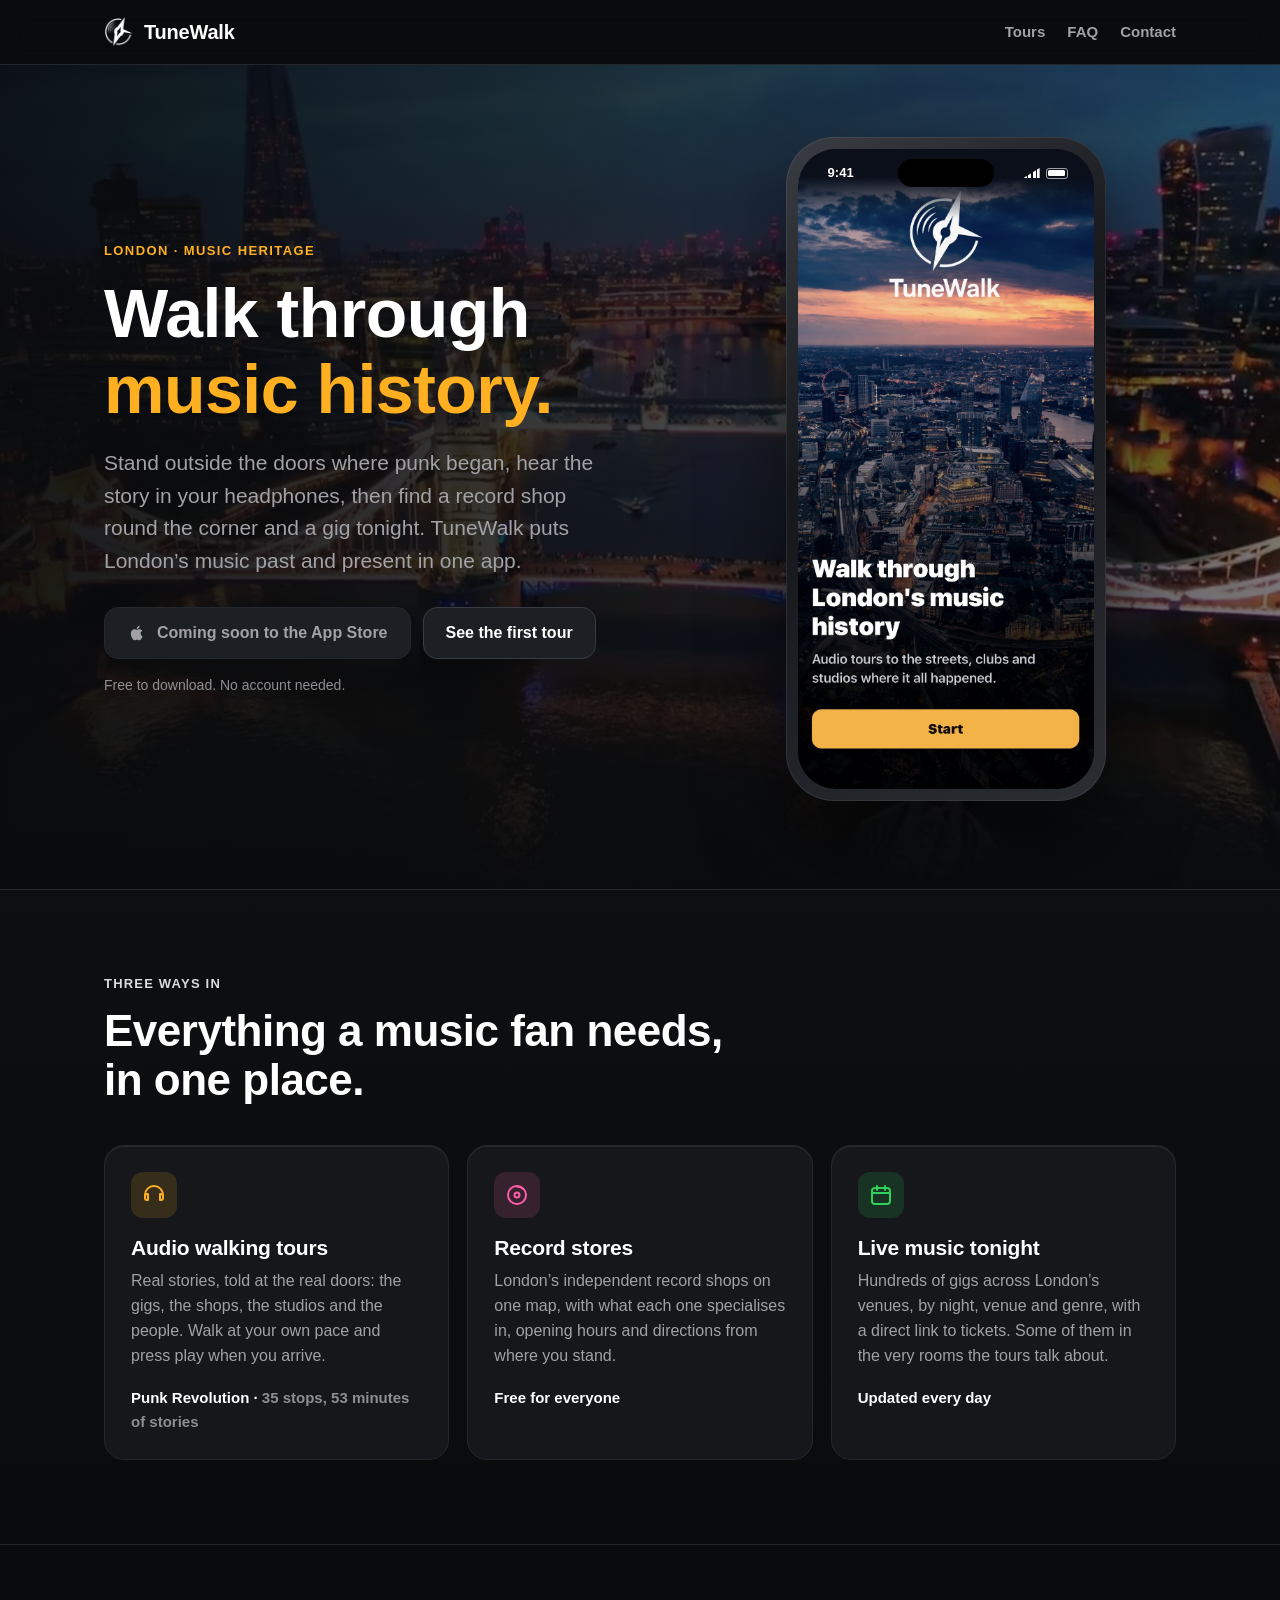
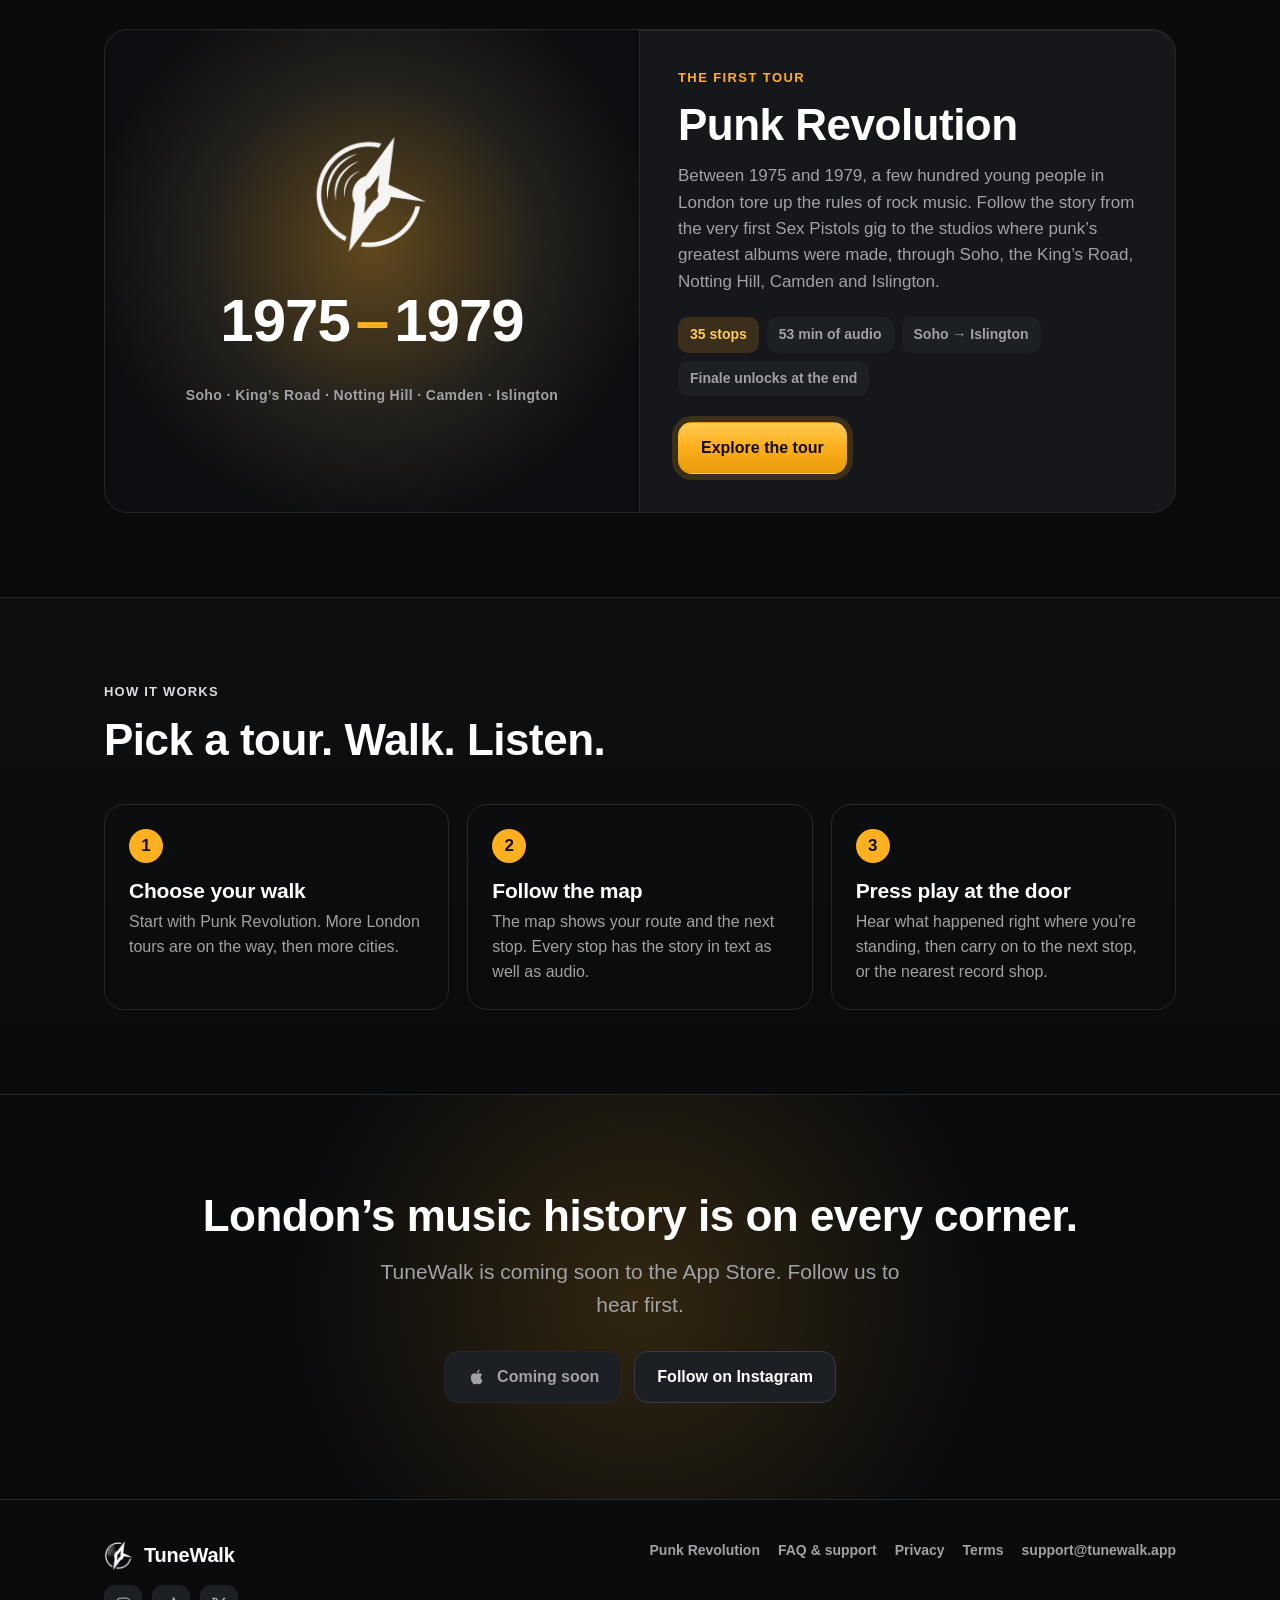
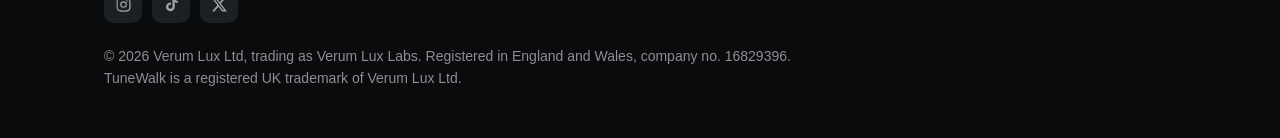
==== index.html @ 0e894220 "Home: real Welcome screen screenshot in the phone frame Co-Authored-By: Claude Opus 5.5 <noreply@ant" ====
<!DOCTYPE html>
<html lang="en">
<head>
<meta charset="UTF-8">
<meta name="viewport" content="width=device-width, initial-scale=1">
<title>TuneWalk – London’s music history, on foot</title>
<meta name="description" content="Audio walking tours of London’s music history, the city’s independent record stores and tonight’s gigs, together in one app.">
<meta name="theme-color" content="#0A0B0D">
<link rel="icon" type="image/png" href="assets/favicon-64.png">
<link rel="apple-touch-icon" href="assets/apple-touch-icon.png">
<link rel="stylesheet" href="assets/site.css">
<meta property="og:type" content="website">
<meta property="og:site_name" content="TuneWalk">
<meta property="og:title" content="TuneWalk – London’s music history, on foot">
<meta property="og:description" content="Audio walking tours of London’s music history, the city’s independent record stores and tonight’s gigs, together in one app.">
<meta property="og:url" content="https://tunewalk.app/">
<meta property="og:image" content="https://tunewalk.app/assets/og-home.png">
<meta property="og:image:width" content="1200">
<meta property="og:image:height" content="630">
<meta name="twitter:card" content="summary_large_image">
<meta name="twitter:title" content="TuneWalk – London’s music history, on foot">
<meta name="twitter:description" content="Audio walking tours of London’s music history, the city’s independent record stores and tonight’s gigs, together in one app.">
<meta name="twitter:image" content="https://tunewalk.app/assets/og-home.png">
</head>
<body>
<header class="nav"><div class="wrap">
  <a class="brand" href="index.html"><img src="assets/logo-mark-256.png" alt="">TuneWalk</a>
  <nav class="nav-links">
    <a href="tour/punk-revolution/index.html">Tours</a>
    <a class="hide-sm" href="faq/index.html">FAQ</a>
    <a href="mailto:support@tunewalk.app">Contact</a>
  </nav>
</div></header>

<main>
<section class="hero">
  <video class="hero-video" autoplay muted loop playsinline preload="auto" poster="assets/hero-poster.jpg" aria-hidden="true"><source src="video.mp4" type="video/mp4"></video>
  <div class="hero-shade"></div>
  <div class="wrap hero-grid">
  <div>
    <div class="eyebrow">London · music heritage</div>
    <h1 style="margin-top:14px">Walk through <span>music history.</span></h1>
    <p class="lead">Stand outside the doors where punk began, hear the story in your headphones, then find a record shop round the corner and a gig tonight. TuneWalk puts London’s music past and present in one app.</p>
    <div class="hero-cta">
      <span class="btn btn-soon"><svg viewBox="0 0 24 24" fill="currentColor"><path d="M16.37 12.6c-.02-2.2 1.8-3.26 1.88-3.31-1.03-1.5-2.62-1.7-3.18-1.72-1.35-.14-2.64.8-3.33.8-.69 0-1.74-.78-2.86-.76-1.47.02-2.83.86-3.59 2.17-1.53 2.66-.39 6.6 1.1 8.75.73 1.05 1.6 2.24 2.73 2.2 1.1-.05 1.51-.71 2.84-.71 1.32 0 1.7.71 2.86.69 1.18-.02 1.93-1.07 2.65-2.13.83-1.22 1.17-2.4 1.19-2.46-.03-.01-2.28-.87-2.3-3.46zM14.2 6.13c.6-.73 1.01-1.75.9-2.76-.87.04-1.92.58-2.54 1.31-.56.65-1.05 1.69-.92 2.68.97.08 1.96-.49 2.56-1.23z"/></svg> Coming soon to the App Store</span>
      <a class="btn btn-dark" href="tour/punk-revolution/index.html">See the first tour</a>
    </div>
    <div class="hero-note">Free to download. No account needed.</div>
  </div>
  <div>
    <div class="phone"><div class="screen shot">
      <img src="assets/app-welcome.jpg" alt="The TuneWalk welcome screen: Walk through London's music history" width="860" height="1757">
      <div class="statusbar"><span>9:41</span><span class="sb-icons"><i class="sig"></i><i class="bat"></i></span></div>
      <div class="island"></div>
    </div></div>
  </div>
</div></section>

<section class="section alt"><div class="wrap">
  <div class="section-head">
    <div class="label">Three ways in</div>
    <h2 style="margin-top:12px">Everything a music fan needs, in one place.</h2>
  </div>
  <div class="cards">
    <div class="card">
      <div class="ic" style="background:rgba(255,176,32,0.14)"><svg viewBox="0 0 24 24" fill="none" stroke="#FFB020" stroke-width="2" stroke-linecap="round" stroke-linejoin="round"><path d="M3 14v-2a9 9 0 0 1 18 0v2"/><path d="M21 15a2 2 0 0 1-2 2h-1v-6h1a2 2 0 0 1 2 2zM3 15a2 2 0 0 0 2 2h1v-6H5a2 2 0 0 0-2 2z"/></svg></div>
      <h3>Audio walking tours</h3>
      <p>Real stories, told at the real doors: the gigs, the shops, the studios and the people. Walk at your own pace and press play when you arrive.</p>
      <div class="stat">Punk Revolution · <span>35 stops, 53 minutes of stories</span></div>
    </div>
    <div class="card">
      <div class="ic" style="background:rgba(255,92,170,0.14)"><svg viewBox="0 0 24 24" fill="none" stroke="#FF5CAA" stroke-width="2" stroke-linecap="round"><circle cx="12" cy="12" r="9"/><circle cx="12" cy="12" r="2.5"/><path d="M12 3.5a8.5 8.5 0 0 1 6 2.5"/></svg></div>
      <h3>Record stores</h3>
      <p>London’s independent record shops on one map, with what each one specialises in, opening hours and directions from where you stand.</p>
      <div class="stat">Free for everyone</div>
    </div>
    <div class="card">
      <div class="ic" style="background:rgba(48,209,88,0.14)"><svg viewBox="0 0 24 24" fill="none" stroke="#30D158" stroke-width="2" stroke-linecap="round" stroke-linejoin="round"><rect x="3" y="5" width="18" height="16" rx="3"/><path d="M16 3v4M8 3v4M3 10h18"/></svg></div>
      <h3>Live music tonight</h3>
      <p>Hundreds of gigs across London’s venues, by night, venue and genre, with a direct link to tickets. Some of them in the very rooms the tours talk about.</p>
      <div class="stat">Updated every day</div>
    </div>
  </div>
</div></section>

<section class="section"><div class="wrap">
  <div class="tour-card">
    <div class="tour-art tour-art-css"><img src="assets/logo-mark-256.png" alt=""><div class="years">1975<span>–</span>1979</div><div class="where">Soho · King’s Road · Notting Hill · Camden · Islington</div></div>
    <div class="tour-body">
      <div class="eyebrow">The first tour</div>
      <h2 style="margin-top:12px">Punk Revolution</h2>
      <p>Between 1975 and 1979, a few hundred young people in London tore up the rules of rock music. Follow the story from the very first Sex Pistols gig to the studios where punk’s greatest albums were made, through Soho, the King’s Road, Notting Hill, Camden and Islington.</p>
      <div class="chips"><span class="chip amber">35 stops</span><span class="chip">53 min of audio</span><span class="chip">Soho → Islington</span><span class="chip">Finale unlocks at the end</span></div>
      <a class="btn btn-amber" href="tour/punk-revolution/index.html">Explore the tour</a>
    </div>
  </div>
</div></section>

<section class="section alt"><div class="wrap">
  <div class="section-head"><div class="label">How it works</div><h2 style="margin-top:12px">Pick a tour. Walk. Listen.</h2></div>
  <div class="steps">
    <div class="step"><h3>Choose your walk</h3><p>Start with Punk Revolution. More London tours are on the way, then more cities.</p></div>
    <div class="step"><h3>Follow the map</h3><p>The map shows your route and the next stop. Every stop has the story in text as well as audio.</p></div>
    <div class="step"><h3>Press play at the door</h3><p>Hear what happened right where you’re standing, then carry on to the next stop, or the nearest record shop.</p></div>
  </div>
</div></section>

<section class="closing"><div class="wrap" style="position:relative">
  <h2>London’s music history is on every corner.</h2>
  <p class="lead">TuneWalk is coming soon to the App Store. Follow us to hear first.</p>
  <div class="hero-cta">
    <span class="btn btn-soon"><svg viewBox="0 0 24 24" fill="currentColor"><path d="M16.37 12.6c-.02-2.2 1.8-3.26 1.88-3.31-1.03-1.5-2.62-1.7-3.18-1.72-1.35-.14-2.64.8-3.33.8-.69 0-1.74-.78-2.86-.76-1.47.02-2.83.86-3.59 2.17-1.53 2.66-.39 6.6 1.1 8.75.73 1.05 1.6 2.24 2.73 2.2 1.1-.05 1.51-.71 2.84-.71 1.32 0 1.7.71 2.86.69 1.18-.02 1.93-1.07 2.65-2.13.83-1.22 1.17-2.4 1.19-2.46-.03-.01-2.28-.87-2.3-3.46zM14.2 6.13c.6-.73 1.01-1.75.9-2.76-.87.04-1.92.58-2.54 1.31-.56.65-1.05 1.69-.92 2.68.97.08 1.96-.49 2.56-1.23z"/></svg> Coming soon</span>
    <a class="btn btn-dark" href="https://www.instagram.com/tunewalk.app/">Follow on Instagram</a>
  </div>
</div></section>
</main>
<footer><div class="wrap">
  <div class="foot">
    <div>
      <a class="brand" href="index.html"><img src="assets/logo-mark-256.png" alt="">TuneWalk</a>
      <div class="social">
  <a href="https://www.instagram.com/tunewalk.app/" aria-label="TuneWalk on Instagram"><svg viewBox="0 0 24 24"><path d="M12 7.3A4.7 4.7 0 1 0 12 16.7 4.7 4.7 0 0 0 12 7.3zm0 7.7a3 3 0 1 1 0-6 3 3 0 0 1 0 6zm6-7.9a1.1 1.1 0 1 1-2.2 0 1.1 1.1 0 0 1 2.2 0zM21.9 8.2c-.1-1.6-.4-3-1.6-4.2S17.4 2.4 15.8 2.3c-1.6-.1-6.5-.1-8.1 0-1.6.1-3 .4-4.2 1.6S2.4 6.6 2.3 8.2c-.1 1.6-.1 6.5 0 8.1.1 1.6.4 3 1.6 4.2s2.6 1.5 4.2 1.6c1.6.1 6.5.1 8.1 0 1.6-.1 3-.4 4.2-1.6s1.5-2.6 1.6-4.2c.1-1.6.1-6.5 0-8.1zM19.8 18c-.3.9-1 1.6-1.9 1.9-1.3.5-4.4.4-5.9.4s-4.6.1-5.9-.4c-.9-.3-1.6-1-1.9-1.9-.5-1.3-.4-4.4-.4-5.9s-.1-4.6.4-5.9c.3-.9 1-1.6 1.9-1.9 1.3-.5 4.4-.4 5.9-.4s4.6-.1 5.9.4c.9.3 1.6 1 1.9 1.9.5 1.3.4 4.4.4 5.9s.1 4.6-.4 5.9z"/></svg></a>
  <a href="https://www.tiktok.com/@tunewalkapp" aria-label="TuneWalk on TikTok"><svg viewBox="0 0 24 24"><path d="M16.6 2h-3.3v13.2a2.9 2.9 0 1 1-2.1-2.8V9.1a6.2 6.2 0 1 0 5.4 6.1V8.6a7.6 7.6 0 0 0 4.4 1.4V6.7a4.4 4.4 0 0 1-4.4-4.4V2z"/></svg></a>
  <a href="https://x.com/TuneWalkApp" aria-label="TuneWalk on X"><svg viewBox="0 0 24 24"><path d="M17.8 2.5h3.3l-7.2 8.2 8.5 11.2h-6.6l-5.2-6.8-6 6.8H1.3l7.7-8.8L.9 2.5h6.8l4.7 6.2 5.4-6.2zm-1.2 17.4h1.8L6.6 4.4H4.6l12 15.5z"/></svg></a>
</div>
    </div>
    <div class="foot-links">
      <a href="tour/punk-revolution/index.html">Punk Revolution</a>
      <a href="faq/index.html">FAQ &amp; support</a>
      <a href="privacy/index.html">Privacy</a>
      <a href="terms/index.html">Terms</a>
      <a href="mailto:support@tunewalk.app">support@tunewalk.app</a>
    </div>
  </div>
  <div class="legal">© 2026 Verum Lux Ltd, trading as Verum Lux Labs. Registered in England and Wales, company no. 16829396.<br>TuneWalk is a registered UK trademark of Verum Lux Ltd.</div>
</div></footer>
</body>
</html>
---- assets/site.css ----
/* TuneWalk website — same look as the app (graphite + neon amber) */
:root {
  --bg: #0A0B0D;
  --surface: #15171B;
  --raised: #1C1F24;
  --border: #24272C;
  --border-strong: #373B42;
  --highlight: rgba(255,255,255,0.08);
  --text: #FFFFFF;
  --text-2: #A1A1A6;
  --text-3: #8E8E93;
  --accent: #FFB020;
  --accent-soft: rgba(255,176,32,0.16);
  --accent-tint: rgba(255,176,32,0.07);
  --on-accent: #140C00;
  --silver: #D9DCE0;
  --heritage: #FF5CAA;
  --green: #30D158;
  --radius: 16px;
  --max: 1120px;
}
* { box-sizing: border-box; }
html { -webkit-text-size-adjust: 100%; }
body {
  margin: 0;
  background: var(--bg);
  color: var(--text);
  font-family: -apple-system, BlinkMacSystemFont, "SF Pro Text", "Inter", "Segoe UI", Roboto, Helvetica, Arial, sans-serif;
  font-size: 17px;
  line-height: 1.55;
  -webkit-font-smoothing: antialiased;
}
a { color: var(--accent); text-decoration: none; }
a:hover { text-decoration: underline; }
img { max-width: 100%; display: block; }
.wrap { max-width: var(--max); margin: 0 auto; padding: 0 24px; }

/* ---------- top bar ---------- */
.nav {
  position: sticky; top: 0; z-index: 10;
  background: rgba(10,11,13,0.82);
  backdrop-filter: saturate(160%) blur(14px);
  -webkit-backdrop-filter: saturate(160%) blur(14px);
  border-bottom: 1px solid var(--border);
}
.nav .wrap { display: flex; align-items: center; justify-content: space-between; height: 64px; }
.brand { display: flex; align-items: center; gap: 10px; color: var(--text); font-weight: 800; font-size: 20px; letter-spacing: -0.2px; }
.brand:hover { text-decoration: none; }
.brand img { width: 30px; height: 30px; }
.nav-links { display: flex; gap: 22px; align-items: center; }
.nav-links a { color: var(--text-2); font-size: 15px; font-weight: 600; }
.nav-links a:hover { color: var(--text); text-decoration: none; }

/* ---------- buttons ---------- */
.btn {
  display: inline-flex; align-items: center; gap: 10px;
  height: 52px; padding: 0 22px; border-radius: 14px;
  font-weight: 800; font-size: 16px; border: 1px solid transparent;
}
.btn:hover { text-decoration: none; }
.btn-amber { background: linear-gradient(180deg, #FFCB52, #FFB020 45%, #E89A08); color: var(--on-accent); box-shadow: 0 0 0 6px var(--accent-soft); }
.btn-dark { background: var(--raised); color: var(--text); border-color: var(--border-strong); }
.btn-soon { background: var(--raised); color: var(--text-2); border-color: var(--border); cursor: default; }
.btn svg { width: 20px; height: 20px; }

/* ---------- section titles (like the app's "CHAPTERS") ---------- */
.eyebrow { color: var(--accent); font-size: 13px; font-weight: 800; letter-spacing: 1.4px; text-transform: uppercase; }
.label { color: var(--silver); font-size: 13px; font-weight: 800; letter-spacing: 1.2px; text-transform: uppercase; }
h1, h2, h3 { line-height: 1.12; letter-spacing: -0.5px; margin: 0; }
h1 { font-size: clamp(40px, 6vw, 68px); font-weight: 900; }
h2 { font-size: clamp(30px, 4vw, 44px); font-weight: 850; }
h3 { font-size: 21px; font-weight: 800; letter-spacing: -0.2px; }
.lead { color: var(--text-2); font-size: clamp(18px, 2vw, 21px); }

/* ---------- hero ---------- */
.hero { position: relative; overflow: hidden; padding: 72px 0 88px; }
.hero::before {
  content: ""; position: absolute; right: -220px; top: -120px; width: 820px; height: 820px;
  background: radial-gradient(closest-side, rgba(255,176,32,0.20), rgba(255,176,32,0) 70%);
  pointer-events: none;
}
.hero-video { position: absolute; inset: 0; width: 100%; height: 100%; object-fit: cover; z-index: 0; }
.hero-shade { position: absolute; inset: 0; z-index: 0;
  background: linear-gradient(90deg, rgba(10,11,13,0.94) 0%, rgba(10,11,13,0.80) 45%, rgba(10,11,13,0.55) 100%),
              linear-gradient(0deg, var(--bg) 0%, rgba(10,11,13,0) 30%); }
.hero::before { z-index: 0; }
@media (prefers-reduced-motion: reduce) { .hero-video { display: none; } .hero-shade { background: var(--bg); } }
.hero-grid { position: relative; z-index: 1; display: grid; grid-template-columns: 1.1fr 0.9fr; gap: 48px; align-items: center; }
.hero h1 span { color: var(--accent); }
.hero .lead { margin: 20px 0 30px; max-width: 520px; }
.hero-cta { display: flex; flex-wrap: wrap; gap: 12px; }
.hero-note { margin-top: 16px; color: var(--text-3); font-size: 14px; }

/* ---------- phone mock (drawn in CSS, like the app) ---------- */
.phone {
  width: 320px; margin: 0 auto; border-radius: 48px; padding: 12px;
  background: linear-gradient(145deg, #3a3d43, #15171b 40%, #2a2d32);
  box-shadow: 0 40px 80px rgba(0,0,0,0.6), inset 0 0 0 1px rgba(255,255,255,0.08);
}
.screen { position: relative; border-radius: 38px; background: var(--bg); overflow: hidden; height: 640px; }
.island { position: absolute; top: 10px; left: 50%; transform: translateX(-50%); width: 96px; height: 28px; border-radius: 20px; background: #000; z-index: 2; }
.scr-head { padding: 52px 18px 10px; }
.scr-head .eyebrow { font-size: 10.5px; letter-spacing: 1.2px; }
.scr-head .t { font-size: 24px; font-weight: 900; margin-top: 4px; letter-spacing: -0.4px; }
.scr-progress { display: flex; align-items: center; gap: 10px; padding: 0 18px 12px; color: var(--text-2); font-size: 11.5px; font-weight: 600; }
.scr-progress .bar { flex: 1; height: 4px; border-radius: 4px; background: var(--raised); overflow: hidden; }
.scr-progress .bar i { display: block; width: 23%; height: 100%; background: var(--accent); }
.row { display: flex; align-items: center; gap: 10px; margin: 0 12px 8px; padding: 10px; border-radius: 14px; background: var(--surface); border: 1px solid var(--border); }
.row.now { border-color: rgba(255,176,32,0.55); background: var(--accent-tint); }
.num { width: 24px; height: 24px; border-radius: 12px; background: var(--raised); display: grid; place-items: center; font-size: 11px; font-weight: 800; color: var(--text-2); flex: none; }
.num.done { background: rgba(48,209,88,0.16); color: var(--green); }
.num.now { background: var(--accent); color: var(--on-accent); }
.thumb { width: 38px; height: 38px; border-radius: 9px; flex: none; }
.row .tt { flex: 1; min-width: 0; }
.row .tt b { display: block; font-size: 13px; font-weight: 800; white-space: nowrap; overflow: hidden; text-overflow: ellipsis; }
.row .tt small { display: block; font-size: 10.5px; color: var(--text-3); margin-top: 1px; }
.row .tt small.ok { color: var(--accent); }
.row .play { width: 28px; height: 28px; border-radius: 14px; background: var(--raised); display: grid; place-items: center; flex: none; }
.row .play svg { width: 13px; height: 13px; fill: var(--accent); }
.miniplayer { position: absolute; left: 10px; right: 10px; bottom: 14px; border-radius: 18px; background: #1A1C20; border: 1px solid var(--border-strong); padding: 10px 12px 9px; box-shadow: 0 -10px 30px rgba(0,0,0,0.5); }
.mp-top { display: flex; align-items: center; gap: 10px; }
.mp-top .thumb { width: 34px; height: 34px; }
.mp-top .tt { flex: 1; min-width: 0; }
.mp-top .tt b { display: block; font-size: 12.5px; font-weight: 800; }
.mp-top .tt small { display: block; font-size: 10px; color: var(--text-3); }
.mp-btn { width: 34px; height: 34px; border-radius: 17px; background: var(--accent); display: grid; place-items: center; box-shadow: 0 0 0 5px var(--accent-soft); }
.mp-btn svg { width: 13px; height: 13px; fill: var(--on-accent); }
.mp-time { display: flex; align-items: center; gap: 8px; margin-top: 8px; font-size: 9.5px; color: var(--text-3); font-variant-numeric: tabular-nums; }
.mp-time .bar { flex: 1; height: 3px; border-radius: 3px; background: var(--raised); position: relative; }
.mp-time .bar i { position: absolute; left: 0; top: 0; bottom: 0; width: 38%; background: var(--accent); border-radius: 3px; }
.mp-time .bar i::after { content: ""; position: absolute; right: -5px; top: -3.5px; width: 10px; height: 10px; border-radius: 5px; background: #fff; }
/* photo-free thumbnails: warm gradients */
.g1 { background: linear-gradient(135deg, #6b1d1d, #e2483a); }
.g2 { background: linear-gradient(135deg, #2a2f63, #6e7bff); }
.g3 { background: linear-gradient(135deg, #5a3a00, #ffb020); }
.g4 { background: linear-gradient(135deg, #3d0f2e, #ff5caa); }
.g5 { background: linear-gradient(135deg, #0f3d2a, #30d158); }

/* real app screenshot inside the phone */
.screen.shot { background: #0b0f1a; }
.screen.shot img { position: absolute; left: 0; right: 0; bottom: 0; width: 100%; height: calc(100% - 26px); object-fit: cover; object-position: center bottom; display: block; }
.screen.shot::before { content: ""; position: absolute; left: 0; right: 0; top: 0; height: 70px; background: linear-gradient(#0b0f1a 40%, rgba(11,15,26,0)); z-index: 1; }
.statusbar { position: absolute; top: 14px; left: 30px; right: 26px; display: flex; justify-content: space-between; align-items: center; color: #fff; font-size: 13px; font-weight: 700; z-index: 2; }
.sb-icons { display: flex; gap: 6px; align-items: center; }
.sb-icons .sig { width: 16px; height: 10px; background: linear-gradient(90deg,#fff 0 18%,transparent 18% 27%,#fff 27% 45%,transparent 45% 54%,#fff 54% 72%,transparent 72% 82%,#fff 82%); clip-path: polygon(0 100%,100% 0,100% 100%); }
.sb-icons .bat { width: 22px; height: 11px; border-radius: 3px; border: 1.5px solid rgba(255,255,255,0.6); position: relative; }
.sb-icons .bat::after { content: ""; position: absolute; inset: 1.5px; border-radius: 1.5px; background: #fff; }
.screen.shot .island { z-index: 3; }

/* ---------- three features ---------- */
.section { padding: 84px 0; }
.section.alt { background: linear-gradient(180deg, rgba(255,255,255,0.015), rgba(255,255,255,0)); border-top: 1px solid var(--border); border-bottom: 1px solid var(--border); }
.section-head { max-width: 640px; margin-bottom: 40px; }
.section-head .lead { margin-top: 14px; }
.cards { display: grid; grid-template-columns: repeat(3, 1fr); gap: 18px; }
.card {
  background: var(--surface); border: 1px solid var(--border); border-radius: 20px; padding: 26px;
  box-shadow: inset 0 1px 0 var(--highlight);
}
.card .ic { width: 46px; height: 46px; border-radius: 12px; display: grid; place-items: center; margin-bottom: 18px; }
.card .ic svg { width: 24px; height: 24px; }
.card p { color: var(--text-2); margin: 10px 0 0; font-size: 16px; }
.card .stat { margin-top: 18px; color: var(--text); font-weight: 800; font-size: 15px; }
.card .stat span { color: var(--text-3); font-weight: 600; }

/* ---------- featured tour ---------- */
.tour-card {
  display: grid; grid-template-columns: 1fr 1fr; overflow: hidden;
  background: var(--surface); border: 1px solid var(--border); border-radius: 24px;
  box-shadow: inset 0 1px 0 var(--highlight);
}
.tour-art { position: relative; min-height: 360px; background: #111; }
.tour-art-css { display: flex; flex-direction: column; align-items: center; justify-content: center; gap: 18px; padding: 32px; text-align: center;
  background: radial-gradient(circle at 50% 45%, rgba(255,176,32,0.32), rgba(255,176,32,0.06) 45%, #0d0e11 75%); border-right: 1px solid var(--border); }
.tour-art-css img { width: 120px; height: 120px; opacity: 0.95; }
.tour-art-css .years { font-size: clamp(40px, 5vw, 60px); font-weight: 900; letter-spacing: -1px; }
.tour-art-css .years span { color: var(--accent); padding: 0 6px; }
.tour-art-css .where { color: var(--text-2); font-size: 14px; font-weight: 700; letter-spacing: 0.4px; }
.tour-body { padding: 38px; }
.tour-body p { color: var(--text-2); margin: 14px 0 22px; }
.chips { display: flex; flex-wrap: wrap; gap: 8px; margin-bottom: 26px; }
.chip { padding: 7px 12px; border-radius: 10px; background: var(--raised); color: var(--text-2); font-size: 14px; font-weight: 700; }
.chip.amber { background: var(--accent-soft); color: #FFCB52; }

/* ---------- steps ---------- */
.steps { display: grid; grid-template-columns: repeat(3, 1fr); gap: 18px; counter-reset: step; }
.step { padding: 24px; border-radius: 20px; border: 1px solid var(--border); }
.step::before { counter-increment: step; content: counter(step); display: grid; place-items: center; width: 34px; height: 34px; border-radius: 17px; background: var(--accent); color: var(--on-accent); font-weight: 900; margin-bottom: 16px; }
.step p { color: var(--text-2); margin: 8px 0 0; font-size: 16px; }

/* ---------- closing call ---------- */
.closing { text-align: center; padding: 96px 0; position: relative; overflow: hidden; }
.closing::before { content: ""; position: absolute; left: 50%; top: 50%; width: 700px; height: 700px; transform: translate(-50%,-50%); background: radial-gradient(closest-side, rgba(255,176,32,0.16), rgba(255,176,32,0)); pointer-events: none; }
.closing .lead { margin: 16px auto 30px; max-width: 560px; }
.closing .hero-cta { justify-content: center; }

/* ---------- footer ---------- */
footer { border-top: 1px solid var(--border); padding: 40px 0 48px; color: var(--text-3); font-size: 14px; }
.foot { display: flex; flex-wrap: wrap; justify-content: space-between; gap: 24px; }
.foot-links { display: flex; flex-wrap: wrap; gap: 18px; }
.foot-links a { color: var(--text-2); font-weight: 600; }
.social { display: flex; gap: 10px; margin-top: 14px; }
.social a { width: 38px; height: 38px; border-radius: 10px; background: var(--raised); display: grid; place-items: center; }
.social svg { width: 17px; height: 17px; fill: var(--text-2); }
.legal { margin-top: 22px; line-height: 1.6; }

/* ---------- text pages (FAQ, privacy, terms) ---------- */
.page { max-width: 760px; margin: 0 auto; padding: 56px 24px 72px; }
.page h1 { font-size: clamp(34px, 5vw, 48px); }
.page .updated { color: var(--text-3); margin: 10px 0 30px; font-size: 15px; }
.page h2 { font-size: 22px; font-weight: 800; letter-spacing: -0.2px; margin: 36px 0 10px; color: var(--accent); }
.page h3 { font-size: 18px; margin: 22px 0 6px; }
.page p, .page li { color: #D5D6DA; }
.page ul { padding-left: 20px; }
.summary { background: var(--accent-tint); border: 1px solid rgba(255,176,32,0.35); border-radius: 16px; padding: 18px 20px; color: var(--text); }
.faq-item { border: 1px solid var(--border); background: var(--surface); border-radius: 16px; padding: 18px 20px; margin-bottom: 12px; }
.faq-item h3 { margin: 0 0 6px; font-size: 17px; }
.faq-item p { margin: 0; color: var(--text-2); }

/* ---------- tour page ---------- */
.tour-hero { position: relative; padding: 64px 0 40px; overflow: hidden; }
.tour-hero::before { content: ""; position: absolute; right: -200px; top: -160px; width: 720px; height: 720px; background: radial-gradient(closest-side, rgba(255,176,32,0.18), rgba(255,176,32,0)); pointer-events: none; }
.tour-hero .lead { max-width: 640px; margin: 18px 0 26px; }
.stop-list { list-style: none; margin: 0; padding: 0; display: grid; grid-template-columns: repeat(2, 1fr); gap: 10px; }
.stop-list li { display: flex; align-items: center; gap: 12px; padding: 12px 14px; border-radius: 14px; background: var(--surface); border: 1px solid var(--border); font-weight: 700; }
.stop-list li span { width: 28px; height: 28px; border-radius: 14px; background: var(--raised); display: grid; place-items: center; font-size: 12px; font-weight: 800; color: var(--text-2); flex: none; }
.stop-list li small { margin-left: auto; color: var(--text-3); font-weight: 600; font-size: 13px; }
.intro-text { color: #D5D6DA; font-size: 18px; max-width: 720px; }

/* ---------- mobile ---------- */
@media (max-width: 900px) {
  .hero-shade { background: linear-gradient(180deg, rgba(10,11,13,0.82), rgba(10,11,13,0.9) 60%, var(--bg)); }
  .hero-grid, .tour-card { grid-template-columns: 1fr; }
  .cards, .steps { grid-template-columns: 1fr; }
  .stop-list { grid-template-columns: 1fr; }
  .tour-art { min-height: 220px; }
  .nav-links .hide-sm { display: none; }
  .hero { padding-top: 44px; }
}
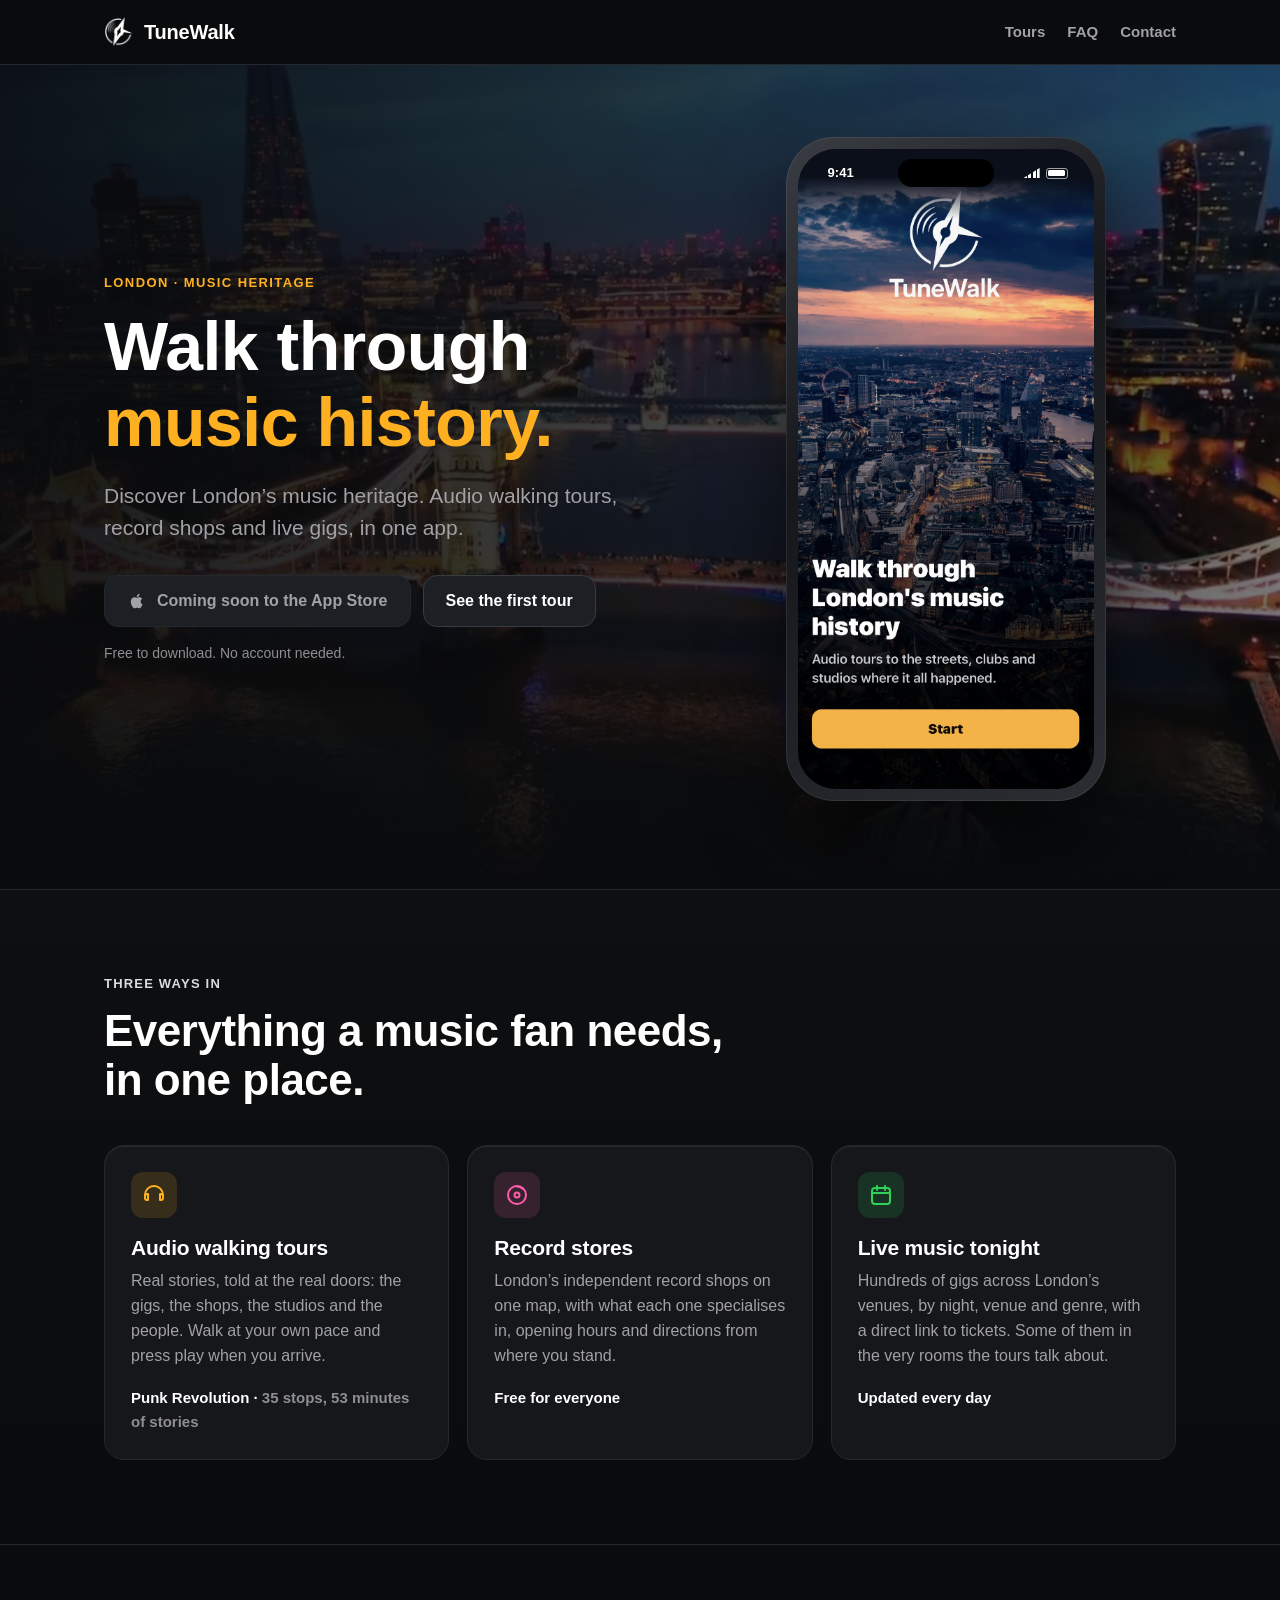
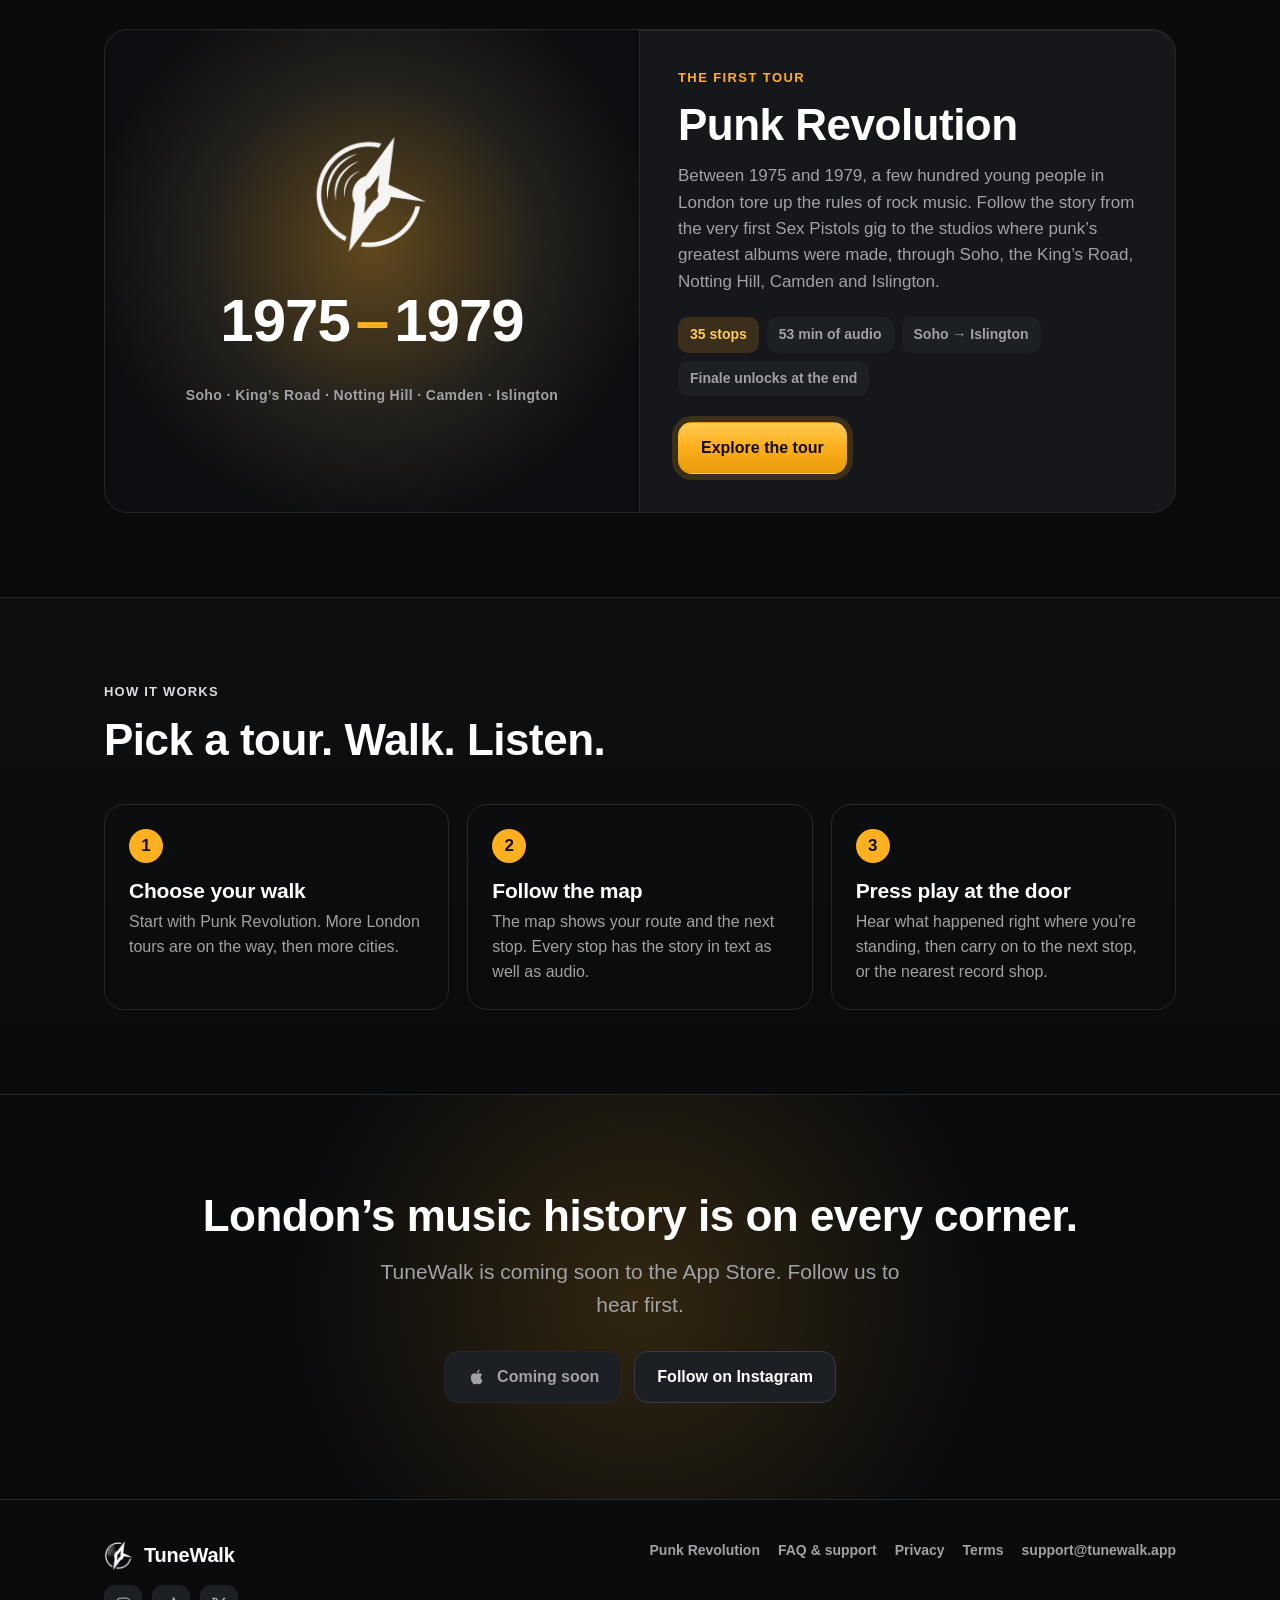
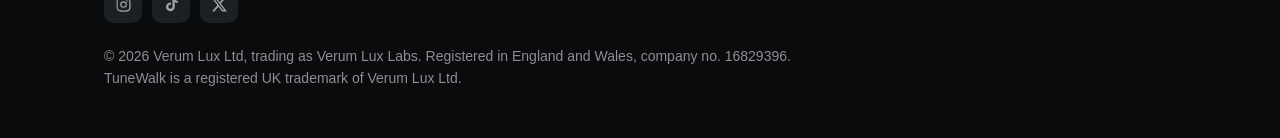
==== commit dbe44492: "Home: shorter intro line Co-Authored-By: Claude Opus 5.5 <noreply@anthropic.com> Claude-Session: htt" ====
--- a/index.html
+++ b/index.html
@@ -40,7 +40,7 @@
   <div>
     <div class="eyebrow">London · music heritage</div>
     <h1 style="margin-top:14px">Walk through <span>music history.</span></h1>
-    <p class="lead">Stand outside the doors where punk began, hear the story in your headphones, then find a record shop round the corner and a gig tonight. TuneWalk puts London’s music past and present in one app.</p>
+    <p class="lead">Discover London’s music heritage. Audio walking tours, record shops and live gigs, in one app.</p>
     <div class="hero-cta">
       <span class="btn btn-soon"><svg viewBox="0 0 24 24" fill="currentColor"><path d="M16.37 12.6c-.02-2.2 1.8-3.26 1.88-3.31-1.03-1.5-2.62-1.7-3.18-1.72-1.35-.14-2.64.8-3.33.8-.69 0-1.74-.78-2.86-.76-1.47.02-2.83.86-3.59 2.17-1.53 2.66-.39 6.6 1.1 8.75.73 1.05 1.6 2.24 2.73 2.2 1.1-.05 1.51-.71 2.84-.71 1.32 0 1.7.71 2.86.69 1.18-.02 1.93-1.07 2.65-2.13.83-1.22 1.17-2.4 1.19-2.46-.03-.01-2.28-.87-2.3-3.46zM14.2 6.13c.6-.73 1.01-1.75.9-2.76-.87.04-1.92.58-2.54 1.31-.56.65-1.05 1.69-.92 2.68.97.08 1.96-.49 2.56-1.23z"/></svg> Coming soon to the App Store</span>
       <a class="btn btn-dark" href="tour/punk-revolution/index.html">See the first tour</a>
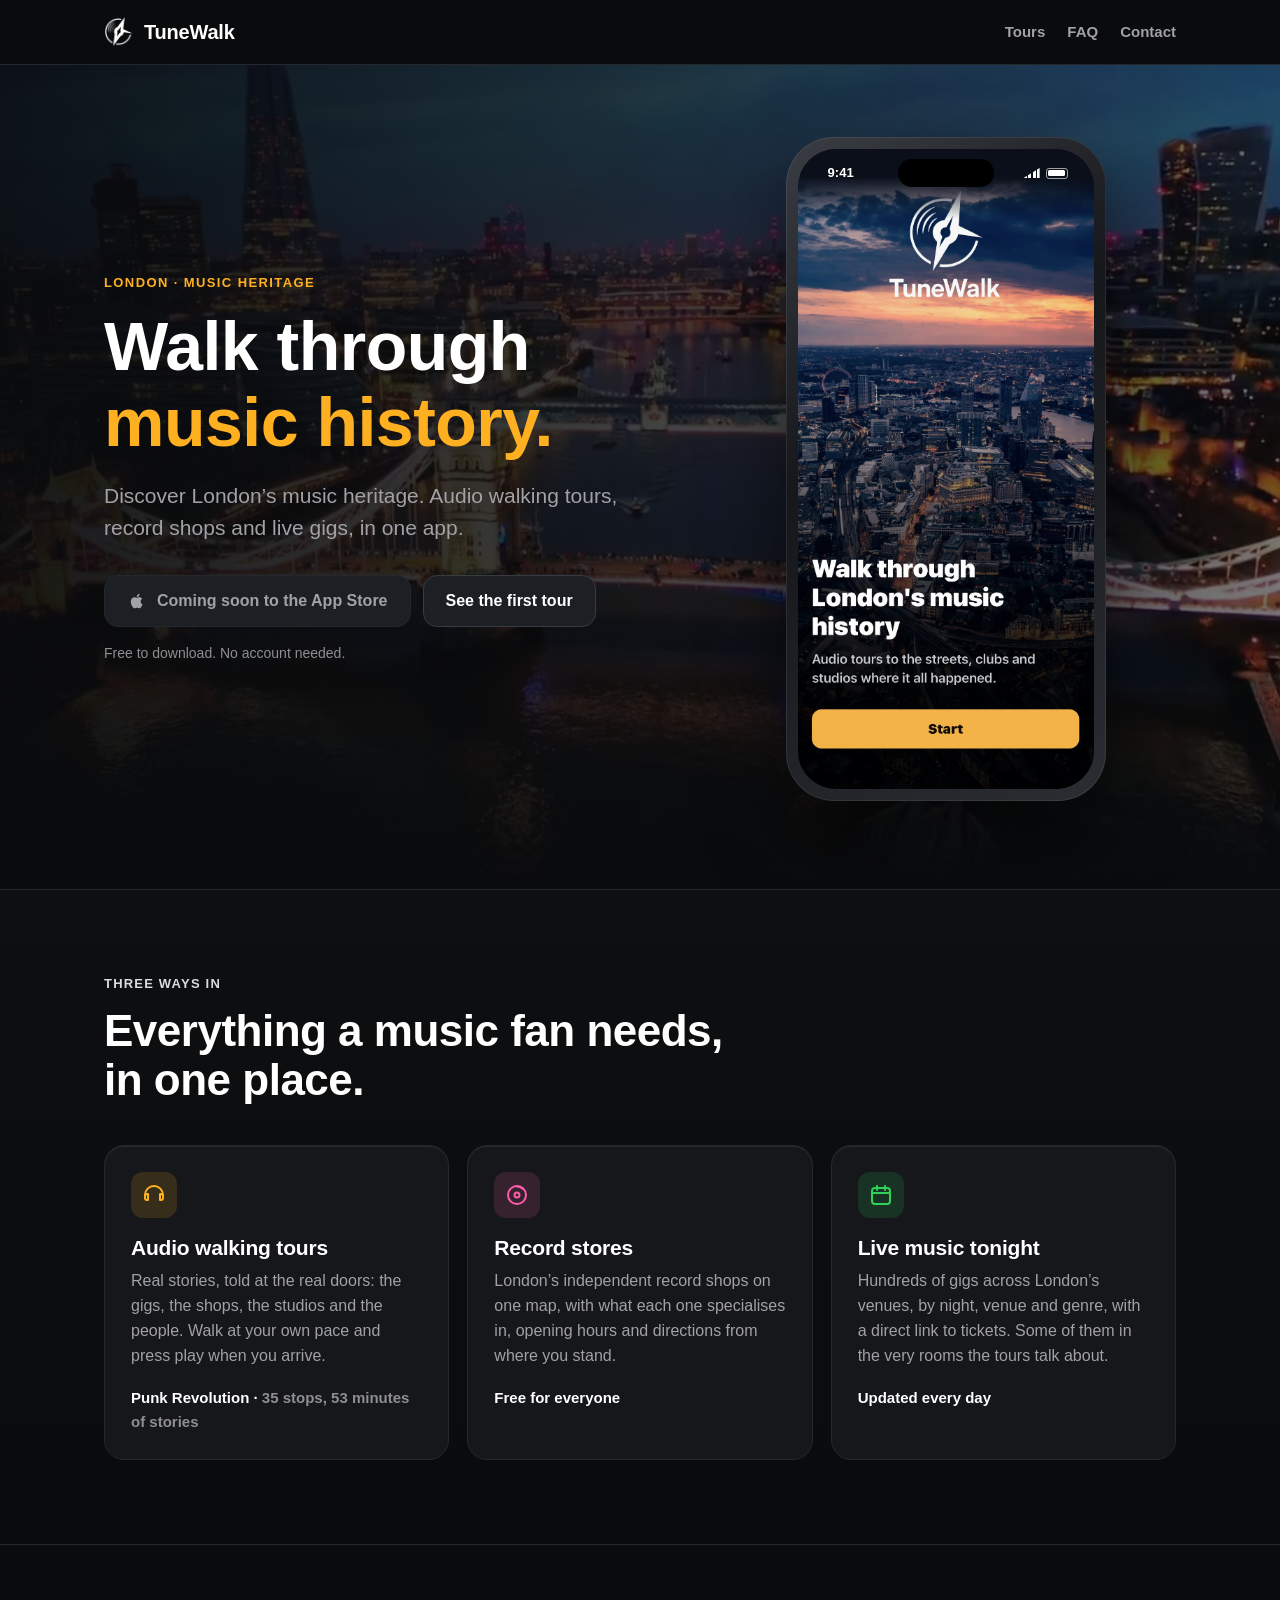
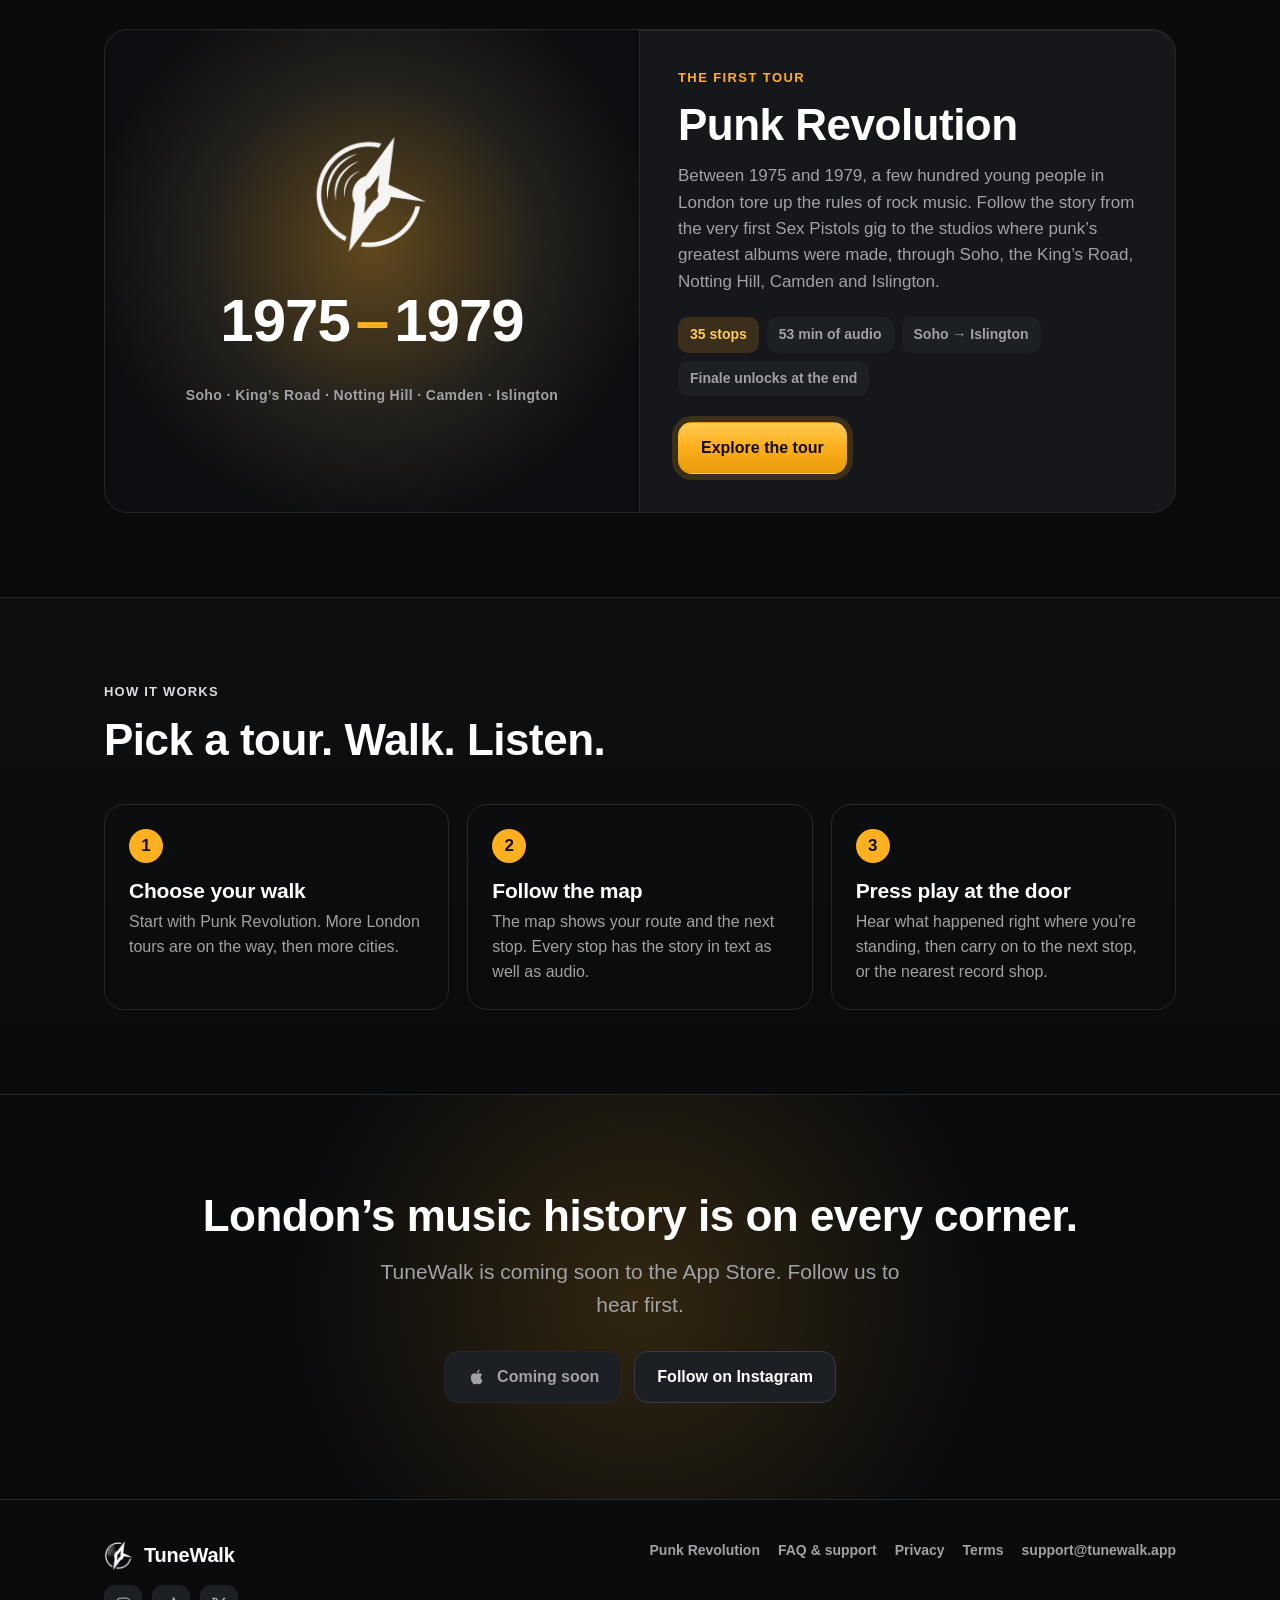
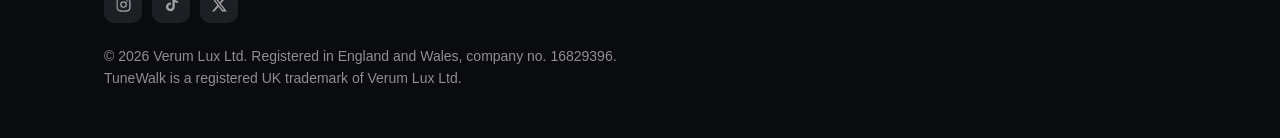
==== commit 69fbaa4b: "Footer and legal pages: Verum Lux Ltd only Co-Authored-By: Claude Opus 5.5 <noreply@anthropic.com> C" ====
--- a/index.html
+++ b/index.html
@@ -132,7 +132,7 @@
       <a href="mailto:support@tunewalk.app">support@tunewalk.app</a>
     </div>
   </div>
-  <div class="legal">© 2026 Verum Lux Ltd, trading as Verum Lux Labs. Registered in England and Wales, company no. 16829396.<br>TuneWalk is a registered UK trademark of Verum Lux Ltd.</div>
+  <div class="legal">© 2026 Verum Lux Ltd. Registered in England and Wales, company no. 16829396.<br>TuneWalk is a registered UK trademark of Verum Lux Ltd.</div>
 </div></footer>
 </body>
 </html>
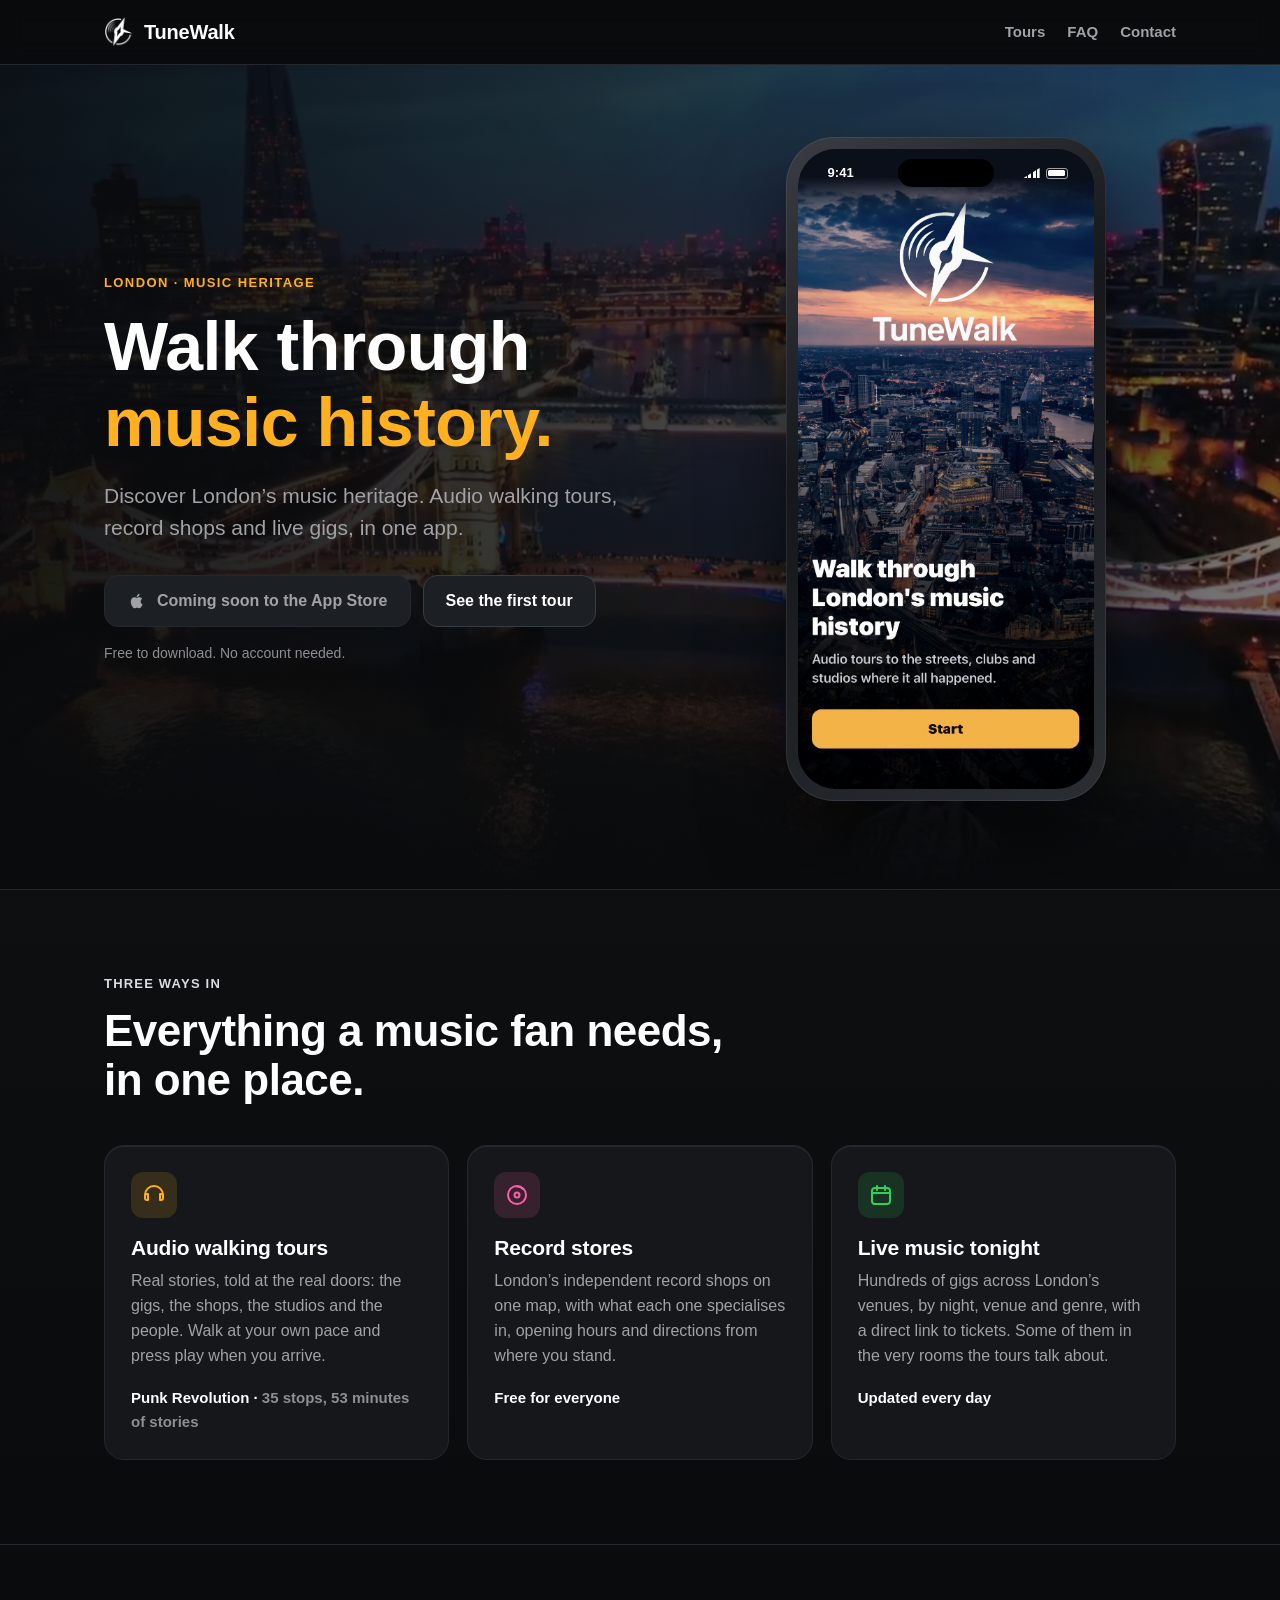
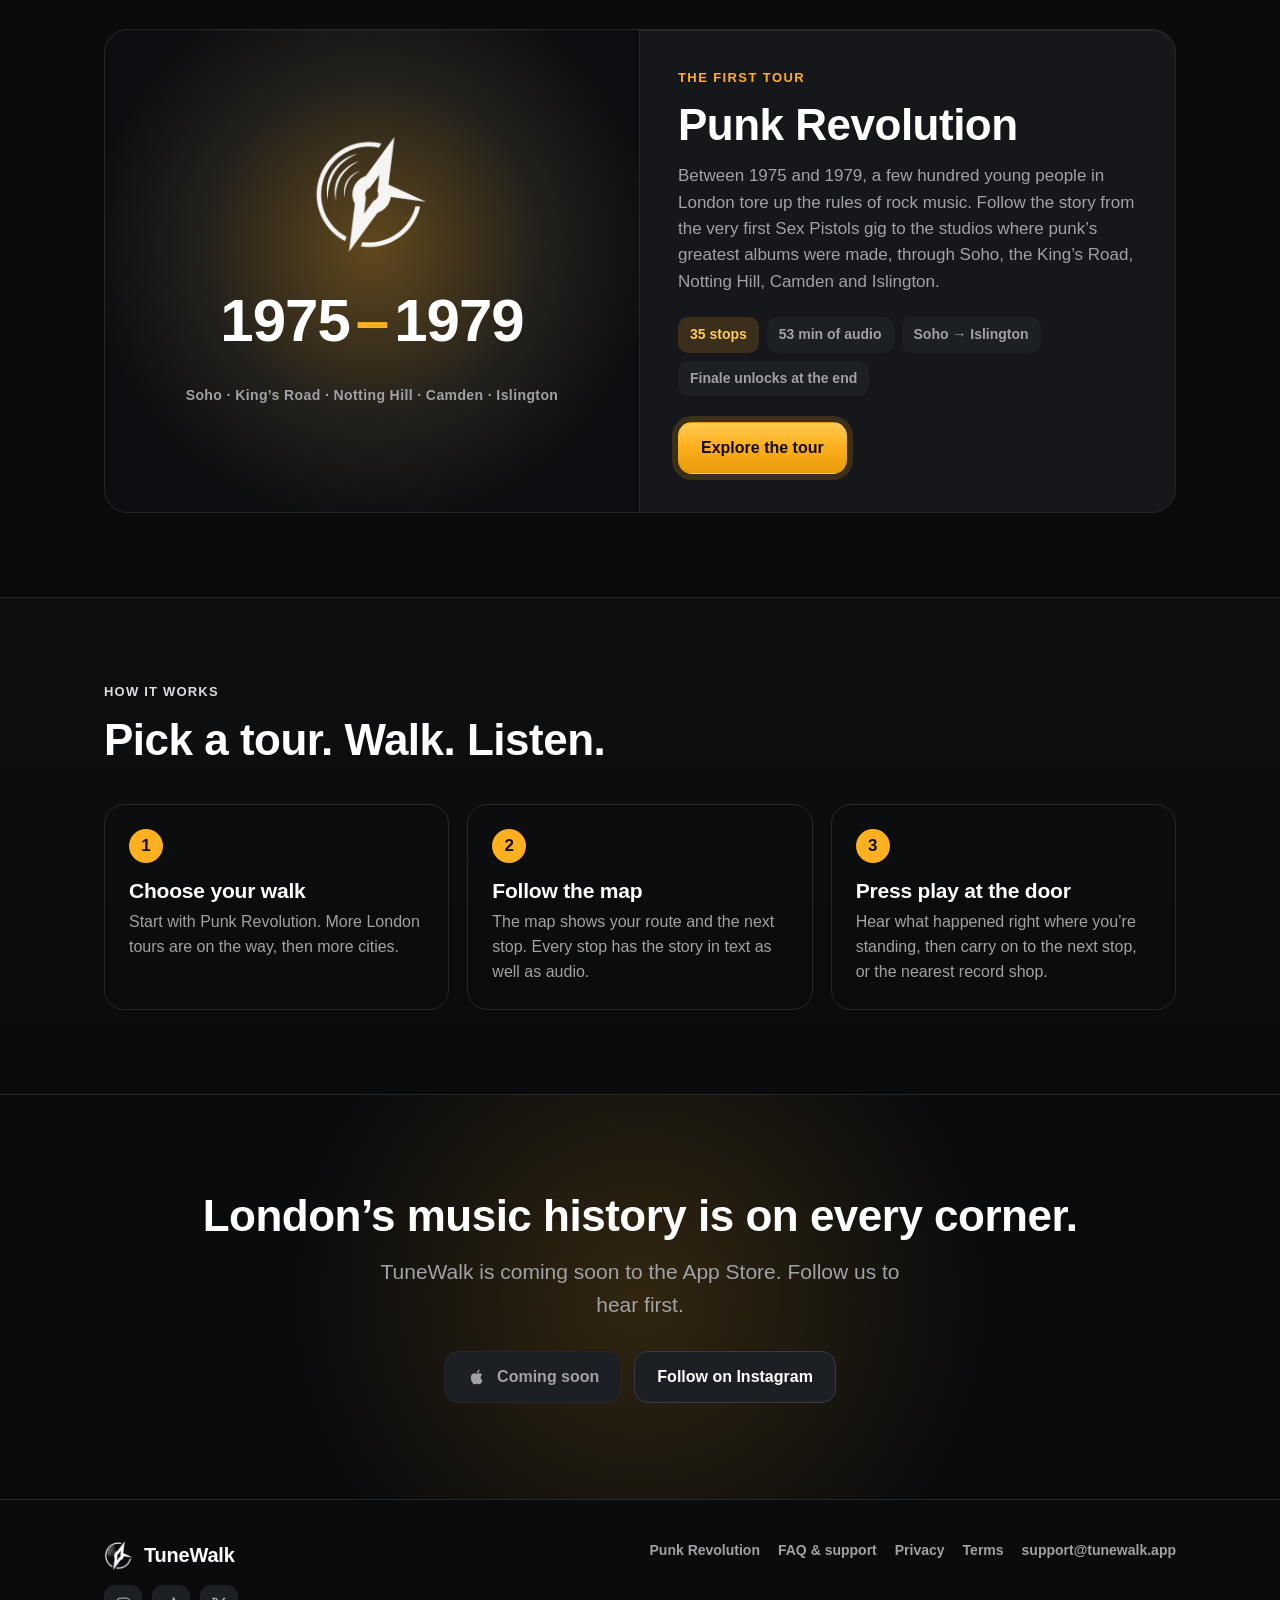
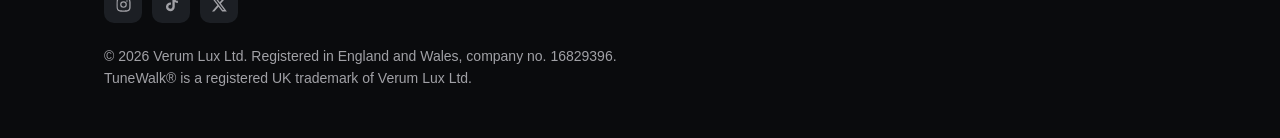
==== commit 7c0e7459: "Footer: TuneWalk® and brighter legal line Co-Authored-By: Claude Opus 5.5 <noreply@anthropic.com> Cl" ====
--- a/index.html
+++ b/index.html
@@ -132,7 +132,7 @@
       <a href="mailto:support@tunewalk.app">support@tunewalk.app</a>
     </div>
   </div>
-  <div class="legal">© 2026 Verum Lux Ltd. Registered in England and Wales, company no. 16829396.<br>TuneWalk is a registered UK trademark of Verum Lux Ltd.</div>
+  <div class="legal">© 2026 Verum Lux Ltd. Registered in England and Wales, company no. 16829396.<br>TuneWalk® is a registered UK trademark of Verum Lux Ltd.</div>
 </div></footer>
 </body>
 </html>
--- a/assets/site.css
+++ b/assets/site.css
@@ -202,7 +202,7 @@
 .social { display: flex; gap: 10px; margin-top: 14px; }
 .social a { width: 38px; height: 38px; border-radius: 10px; background: var(--raised); display: grid; place-items: center; }
 .social svg { width: 17px; height: 17px; fill: var(--text-2); }
-.legal { margin-top: 22px; line-height: 1.6; }
+.legal { margin-top: 22px; line-height: 1.6; color: var(--text-2); }
 
 /* ---------- text pages (FAQ, privacy, terms) ---------- */
 .page { max-width: 760px; margin: 0 auto; padding: 56px 24px 72px; }
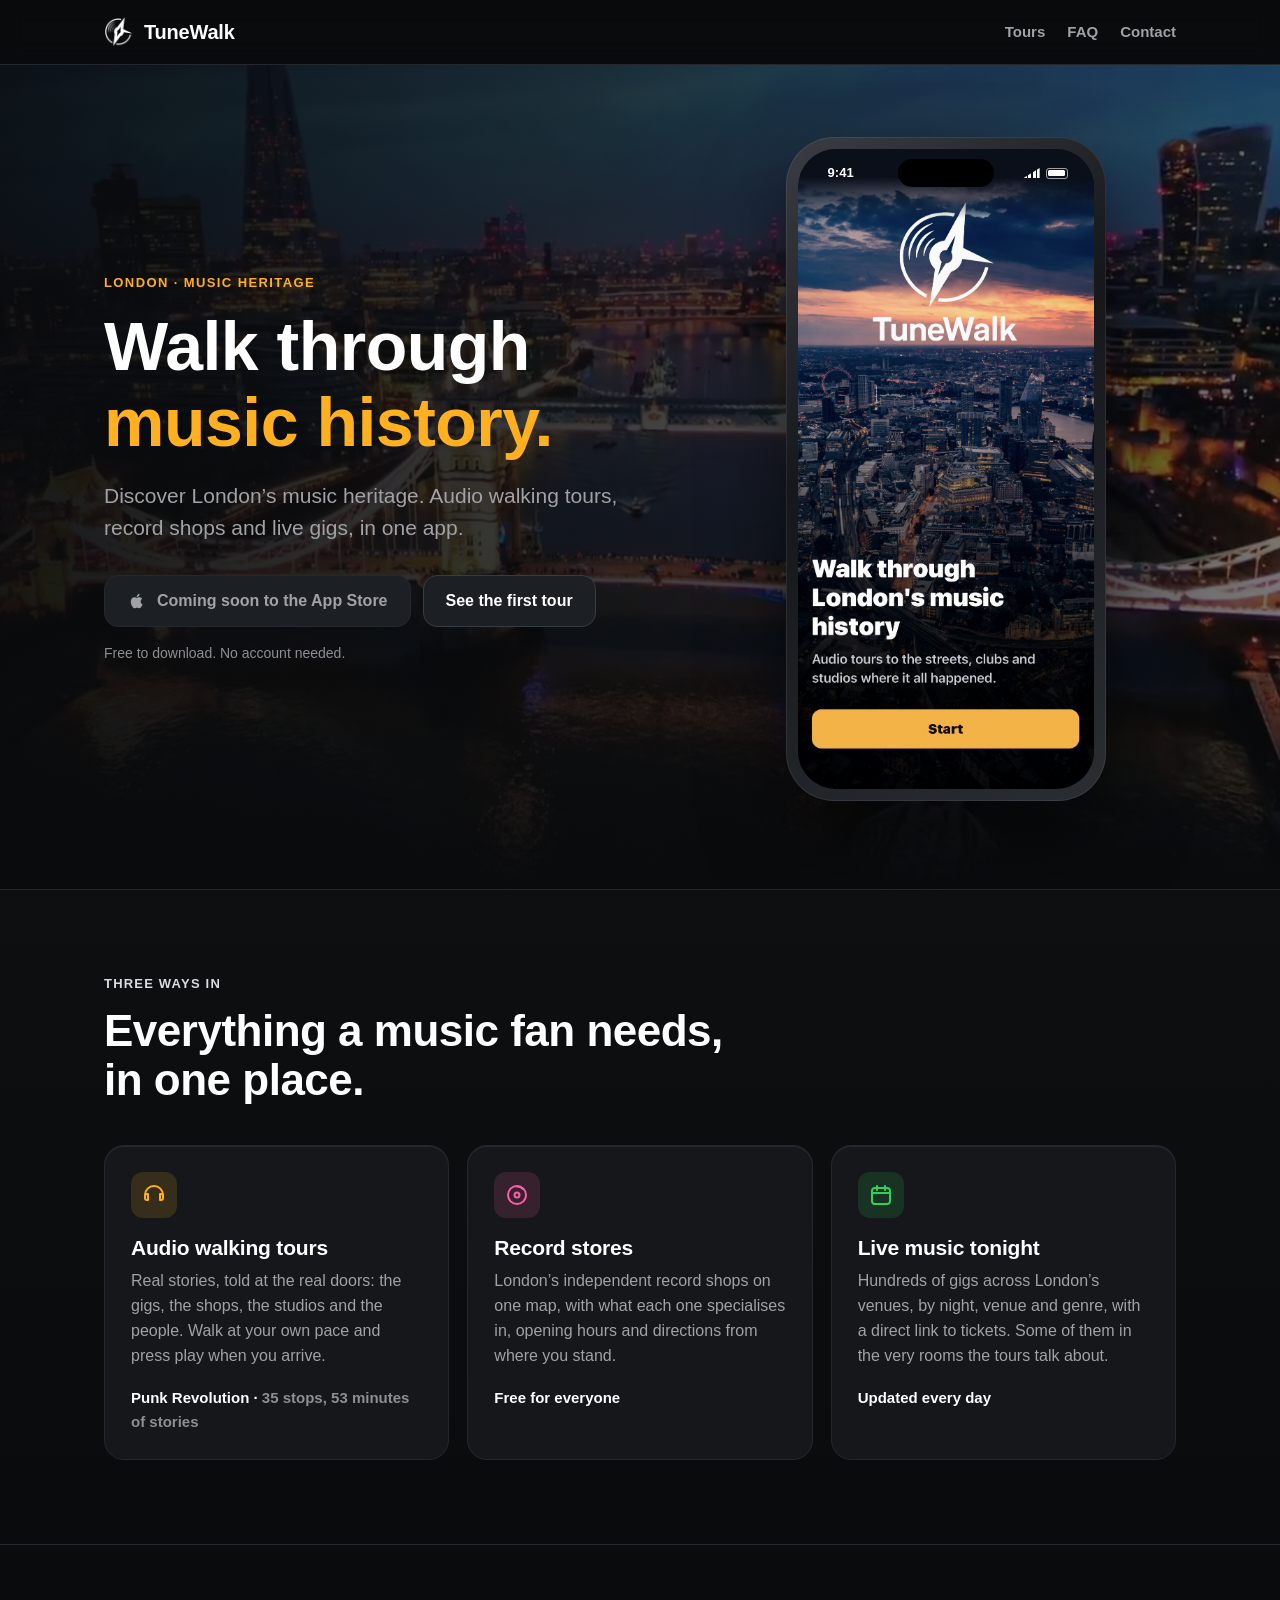
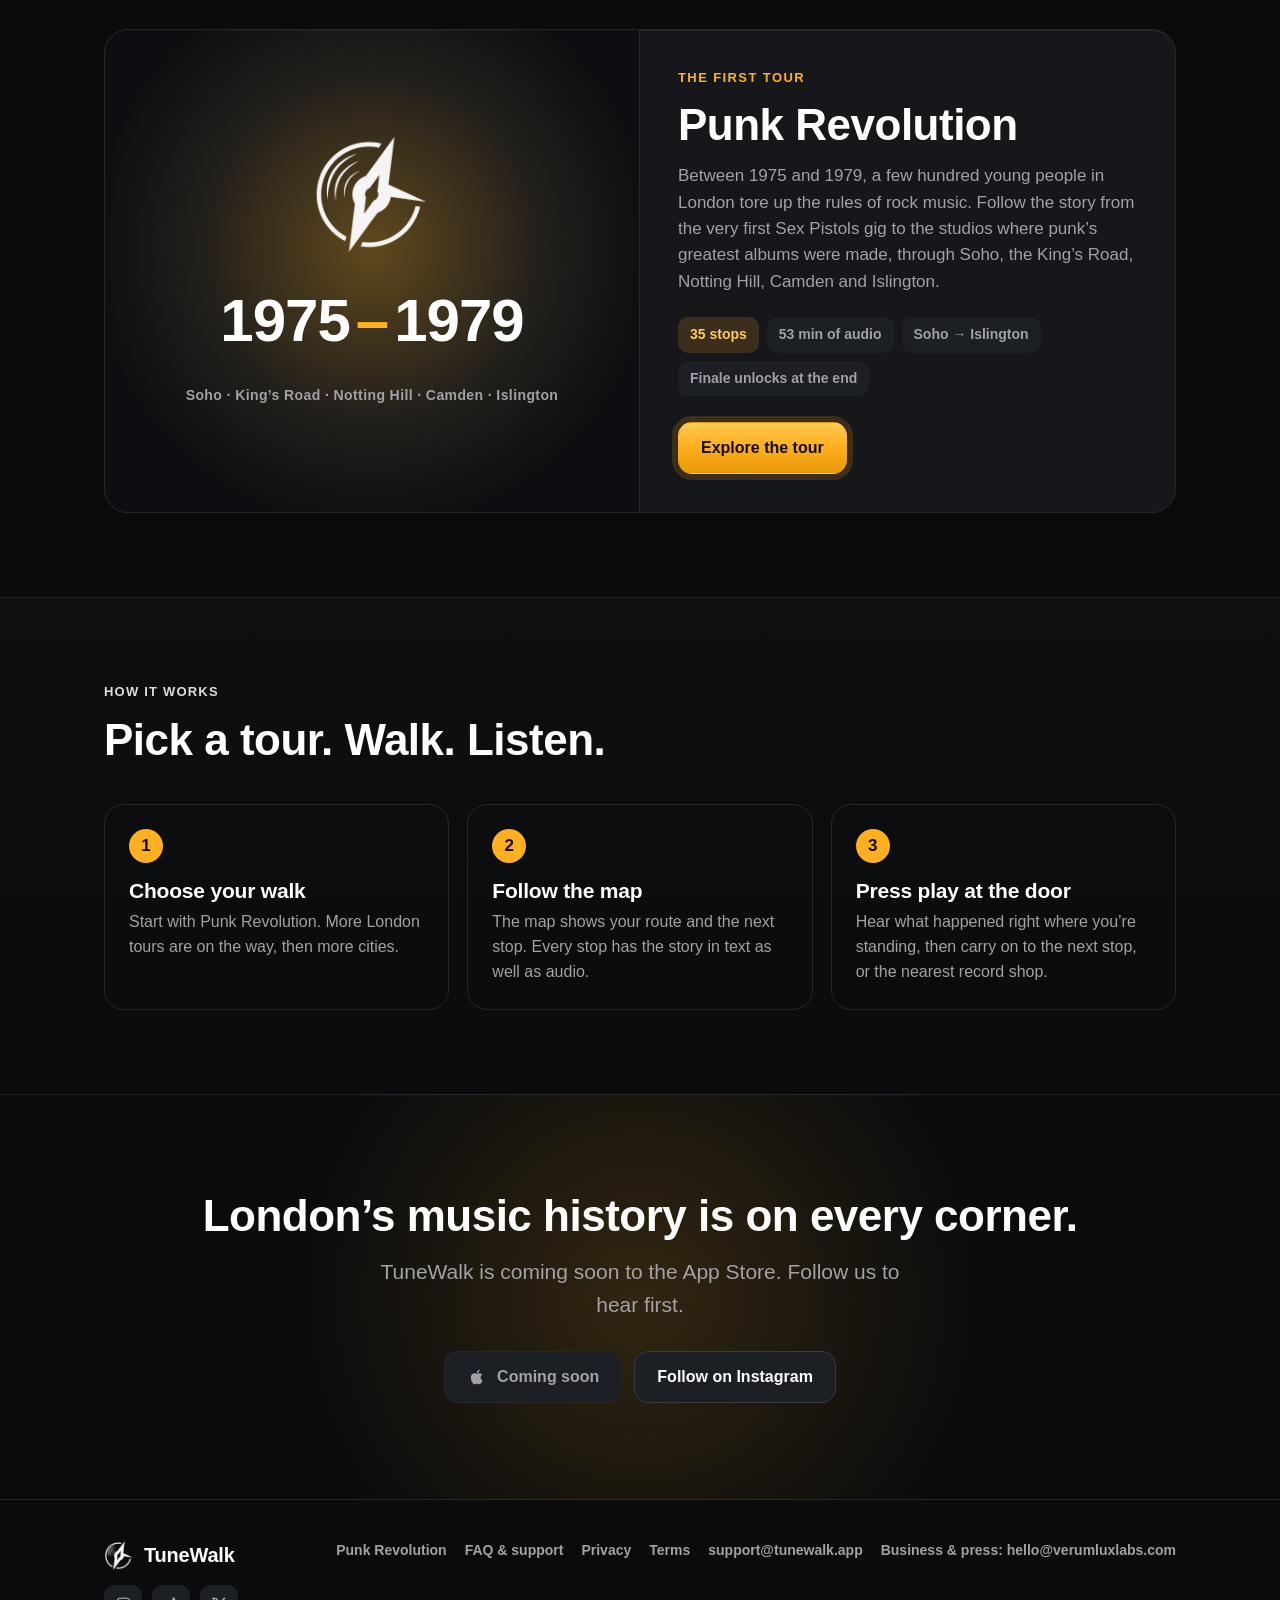
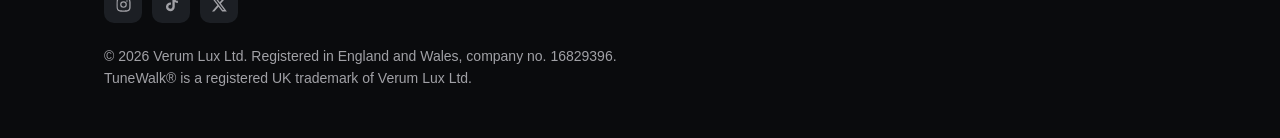
==== commit 458e9ccb: "Footer: business & press email Co-Authored-By: Claude Opus 5.5 <noreply@anthropic.com> Claude-Sessio" ====
--- a/index.html
+++ b/index.html
@@ -8,7 +8,7 @@
 <meta name="theme-color" content="#0A0B0D">
 <link rel="icon" type="image/png" href="assets/favicon-64.png">
 <link rel="apple-touch-icon" href="assets/apple-touch-icon.png">
-<link rel="stylesheet" href="assets/site.css">
+<link rel="stylesheet" href="assets/site.css?v=20261121b">
 <meta property="og:type" content="website">
 <meta property="og:site_name" content="TuneWalk">
 <meta property="og:title" content="TuneWalk – London’s music history, on foot">
@@ -130,6 +130,7 @@
       <a href="privacy/index.html">Privacy</a>
       <a href="terms/index.html">Terms</a>
       <a href="mailto:support@tunewalk.app">support@tunewalk.app</a>
+      <a href="mailto:hello@verumluxlabs.com">Business &amp; press: hello@verumluxlabs.com</a>
     </div>
   </div>
   <div class="legal">© 2026 Verum Lux Ltd. Registered in England and Wales, company no. 16829396.<br>TuneWalk® is a registered UK trademark of Verum Lux Ltd.</div>
--- a/assets/site.css
+++ b/assets/site.css
@@ -221,10 +221,25 @@
 .tour-hero { position: relative; padding: 64px 0 40px; overflow: hidden; }
 .tour-hero::before { content: ""; position: absolute; right: -200px; top: -160px; width: 720px; height: 720px; background: radial-gradient(closest-side, rgba(255,176,32,0.18), rgba(255,176,32,0)); pointer-events: none; }
 .tour-hero .lead { max-width: 640px; margin: 18px 0 26px; }
+.stops-toggle { margin-top: 6px; }
+.stops-toggle summary { list-style: none; cursor: pointer; display: inline-flex; align-items: center; gap: 10px; padding: 14px 20px; border-radius: 14px; background: var(--surface); border: 1px solid var(--border); font-weight: 800; color: var(--text); }
+.stops-toggle summary::-webkit-details-marker { display: none; }
+.stops-toggle summary:hover { border-color: rgba(255,176,32,0.55); }
+.stops-toggle summary svg { width: 18px; height: 18px; fill: none; stroke: var(--accent); stroke-width: 2.5; stroke-linecap: round; stroke-linejoin: round; transition: transform .2s; }
+.stops-toggle[open] summary svg { transform: rotate(180deg); }
+.stops-toggle .st-close, .stops-toggle[open] .st-open { display: none; }
+.stops-toggle[open] .st-close { display: inline; }
+.stops-toggle[open] .stop-list { margin-top: 18px; animation: stopsIn .25s ease; }
+@keyframes stopsIn { from { opacity: 0; transform: translateY(-6px); } to { opacity: 1; transform: none; } }
 .stop-list { list-style: none; margin: 0; padding: 0; display: grid; grid-template-columns: repeat(2, 1fr); gap: 10px; }
 .stop-list li { display: flex; align-items: center; gap: 12px; padding: 12px 14px; border-radius: 14px; background: var(--surface); border: 1px solid var(--border); font-weight: 700; }
 .stop-list li span { width: 28px; height: 28px; border-radius: 14px; background: var(--raised); display: grid; place-items: center; font-size: 12px; font-weight: 800; color: var(--text-2); flex: none; }
-.stop-list li small { margin-left: auto; color: var(--text-3); font-weight: 600; font-size: 13px; }
+.stop-list li > div { min-width: 0; }
+.stop-list li b { display: block; font-weight: 800; }
+.stop-list li small { display: block; color: var(--text-3); font-weight: 500; font-size: 14px; margin-top: 2px; line-height: 1.35; }
+.stop-area { margin: 26px 0 12px; color: var(--accent); font-size: 13px; font-weight: 800; letter-spacing: 1.2px; text-transform: uppercase; }
+.stops-toggle[open] .stop-area:first-of-type { margin-top: 22px; }
+.stops-toggle[open] .stop-list { margin-top: 0; }
 .intro-text { color: #D5D6DA; font-size: 18px; max-width: 720px; }
 
 /* ---------- mobile ---------- */
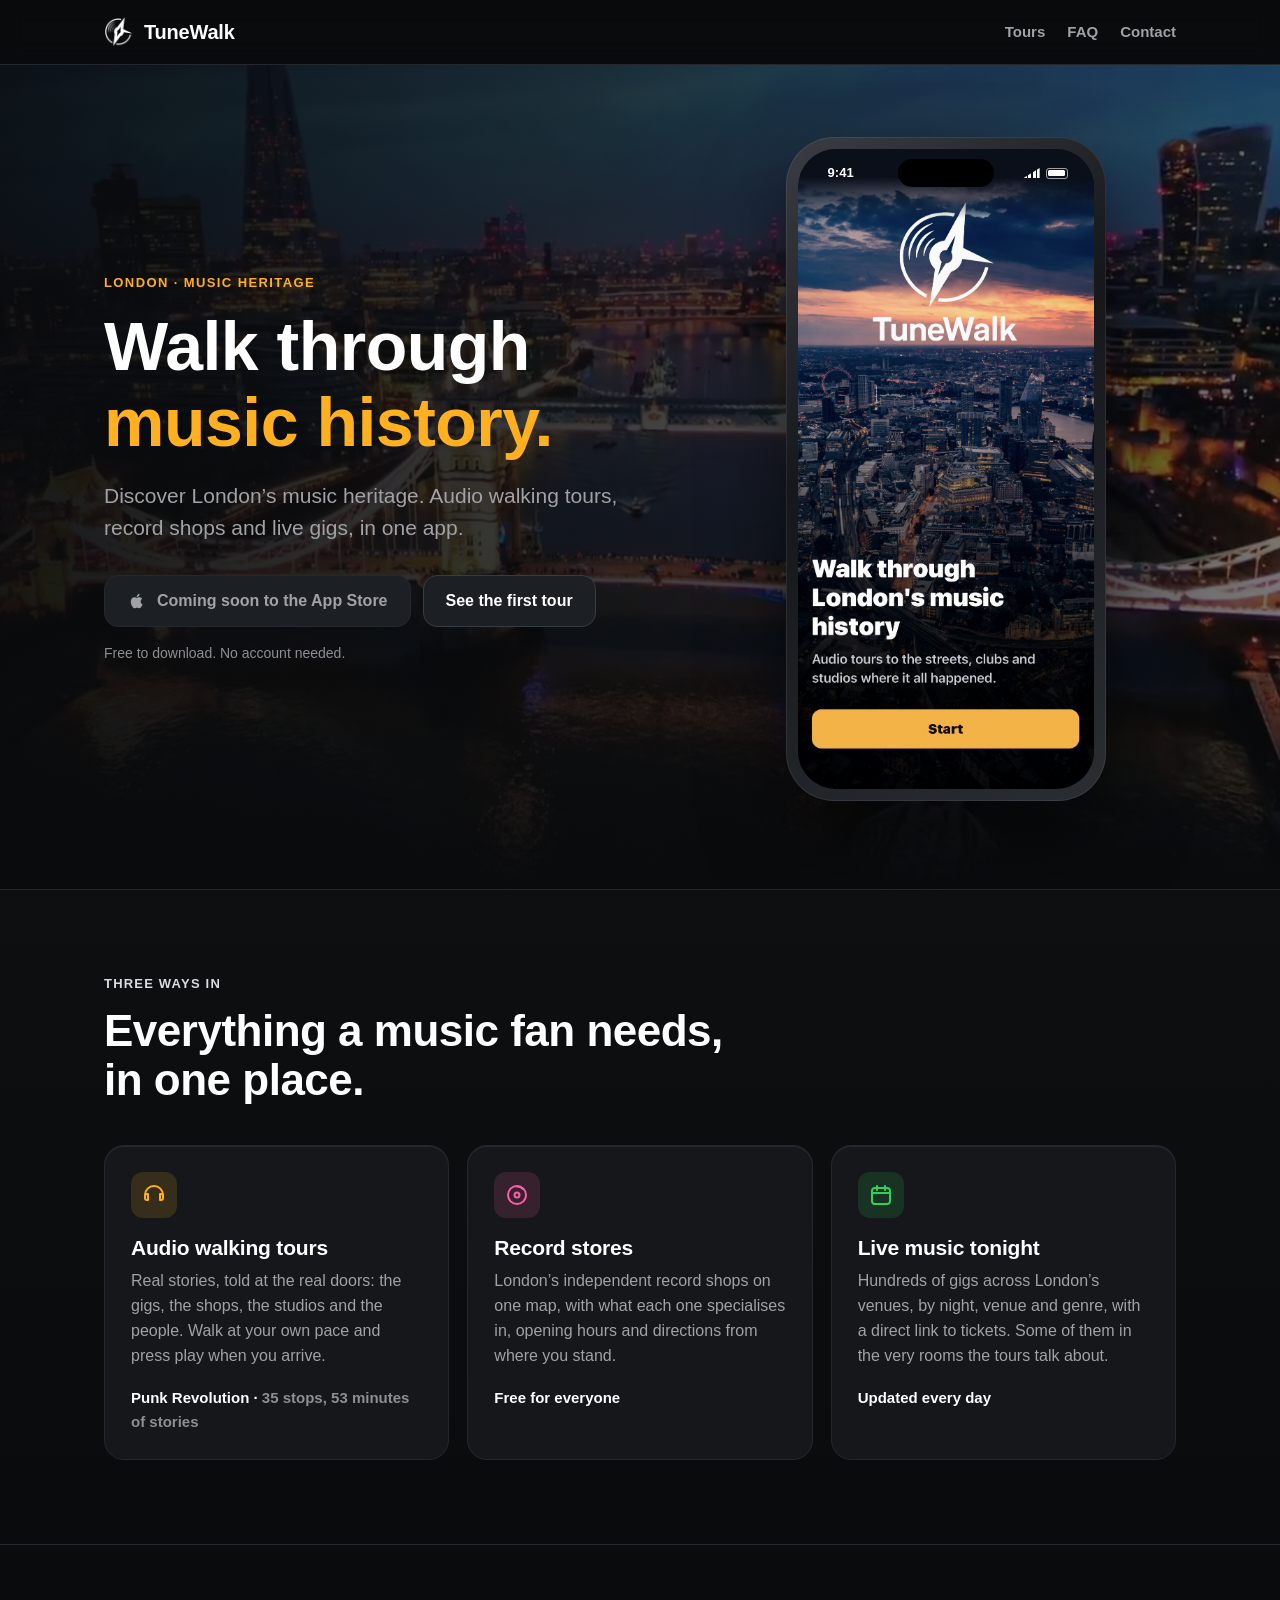
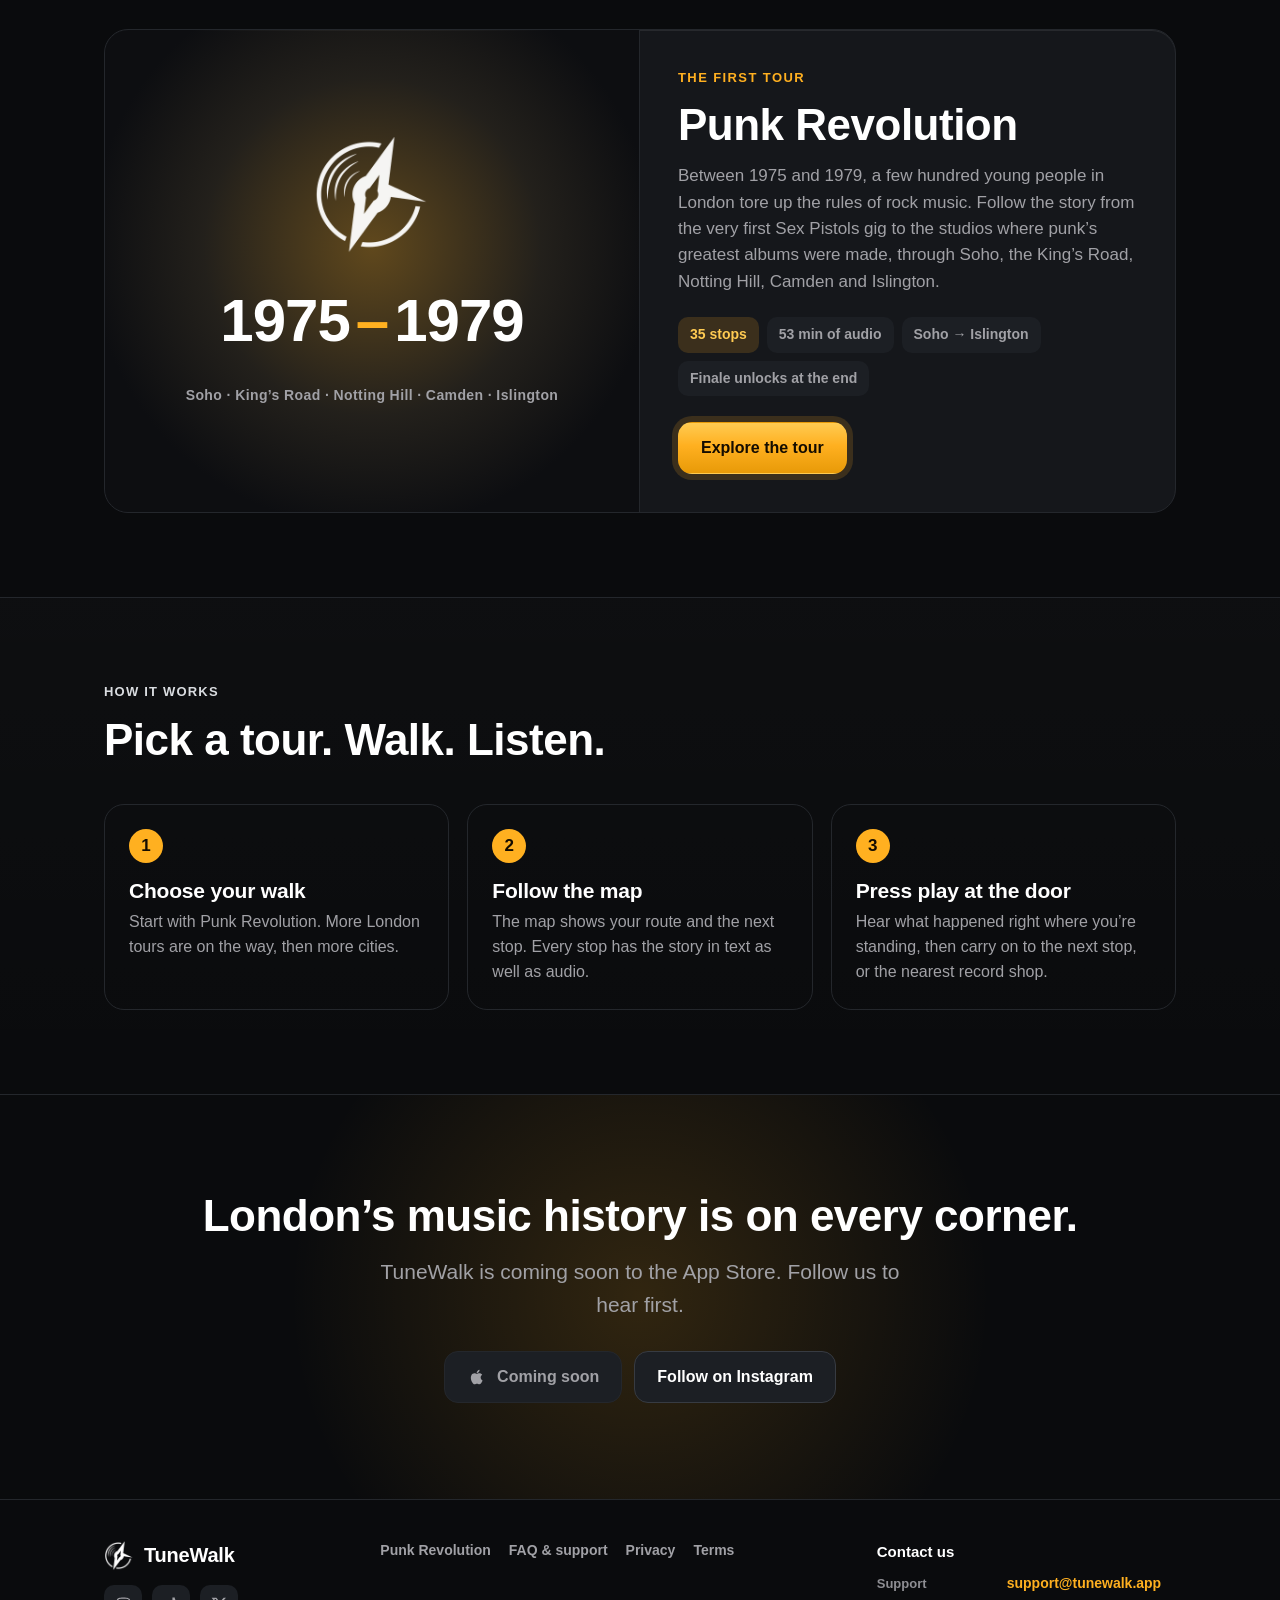
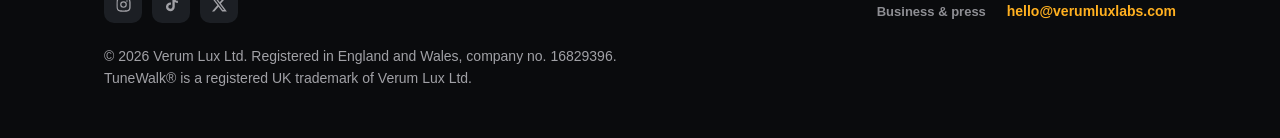
==== commit 2b19e80b: "Footer: Contact us block with support and business emails Co-Authored-By: Claude Opus 5.5 <noreply@a" ====
--- a/index.html
+++ b/index.html
@@ -8,7 +8,7 @@
 <meta name="theme-color" content="#0A0B0D">
 <link rel="icon" type="image/png" href="assets/favicon-64.png">
 <link rel="apple-touch-icon" href="assets/apple-touch-icon.png">
-<link rel="stylesheet" href="assets/site.css?v=20261121b">
+<link rel="stylesheet" href="assets/site.css?v=20261121d">
 <meta property="og:type" content="website">
 <meta property="og:site_name" content="TuneWalk">
 <meta property="og:title" content="TuneWalk – London’s music history, on foot">
@@ -28,7 +28,7 @@
   <nav class="nav-links">
     <a href="tour/punk-revolution/index.html">Tours</a>
     <a class="hide-sm" href="faq/index.html">FAQ</a>
-    <a href="mailto:support@tunewalk.app">Contact</a>
+    <a href="#contact">Contact</a>
   </nav>
 </div></header>
 
@@ -114,7 +114,7 @@
   </div>
 </div></section>
 </main>
-<footer><div class="wrap">
+<footer id="contact"><div class="wrap">
   <div class="foot">
     <div>
       <a class="brand" href="index.html"><img src="assets/logo-mark-256.png" alt="">TuneWalk</a>
@@ -129,8 +129,11 @@
       <a href="faq/index.html">FAQ &amp; support</a>
       <a href="privacy/index.html">Privacy</a>
       <a href="terms/index.html">Terms</a>
-      <a href="mailto:support@tunewalk.app">support@tunewalk.app</a>
-      <a href="mailto:hello@verumluxlabs.com">Business &amp; press: hello@verumluxlabs.com</a>
+    </div>
+    <div class="foot-contact">
+      <div class="fc-title">Contact us</div>
+      <div class="fc-row"><span>Support</span><a href="mailto:support@tunewalk.app">support@tunewalk.app</a></div>
+      <div class="fc-row"><span>Business &amp; press</span><a href="mailto:hello@verumluxlabs.com">hello@verumluxlabs.com</a></div>
     </div>
   </div>
   <div class="legal">© 2026 Verum Lux Ltd. Registered in England and Wales, company no. 16829396.<br>TuneWalk® is a registered UK trademark of Verum Lux Ltd.</div>
--- a/assets/site.css
+++ b/assets/site.css
@@ -1,3 +1,4 @@
+html { scroll-behavior: smooth; }
 /* TuneWalk website — same look as the app (graphite + neon amber) */
 :root {
   --bg: #0A0B0D;
@@ -252,3 +253,11 @@
   .nav-links .hide-sm { display: none; }
   .hero { padding-top: 44px; }
 }
+
+/* footer contact block */
+.foot-contact { min-width: 260px; }
+.foot-contact .fc-title { color: var(--text); font-weight: 800; font-size: 15px; margin-bottom: 10px; }
+.foot-contact .fc-row { display: flex; gap: 12px; align-items: baseline; margin-top: 6px; }
+.foot-contact .fc-row span { color: var(--text-3); font-size: 13px; font-weight: 600; width: 118px; flex: none; }
+.foot-contact .fc-row a { color: var(--accent); font-weight: 700; }
+.foot-contact .fc-row a:hover { text-decoration: underline; }
